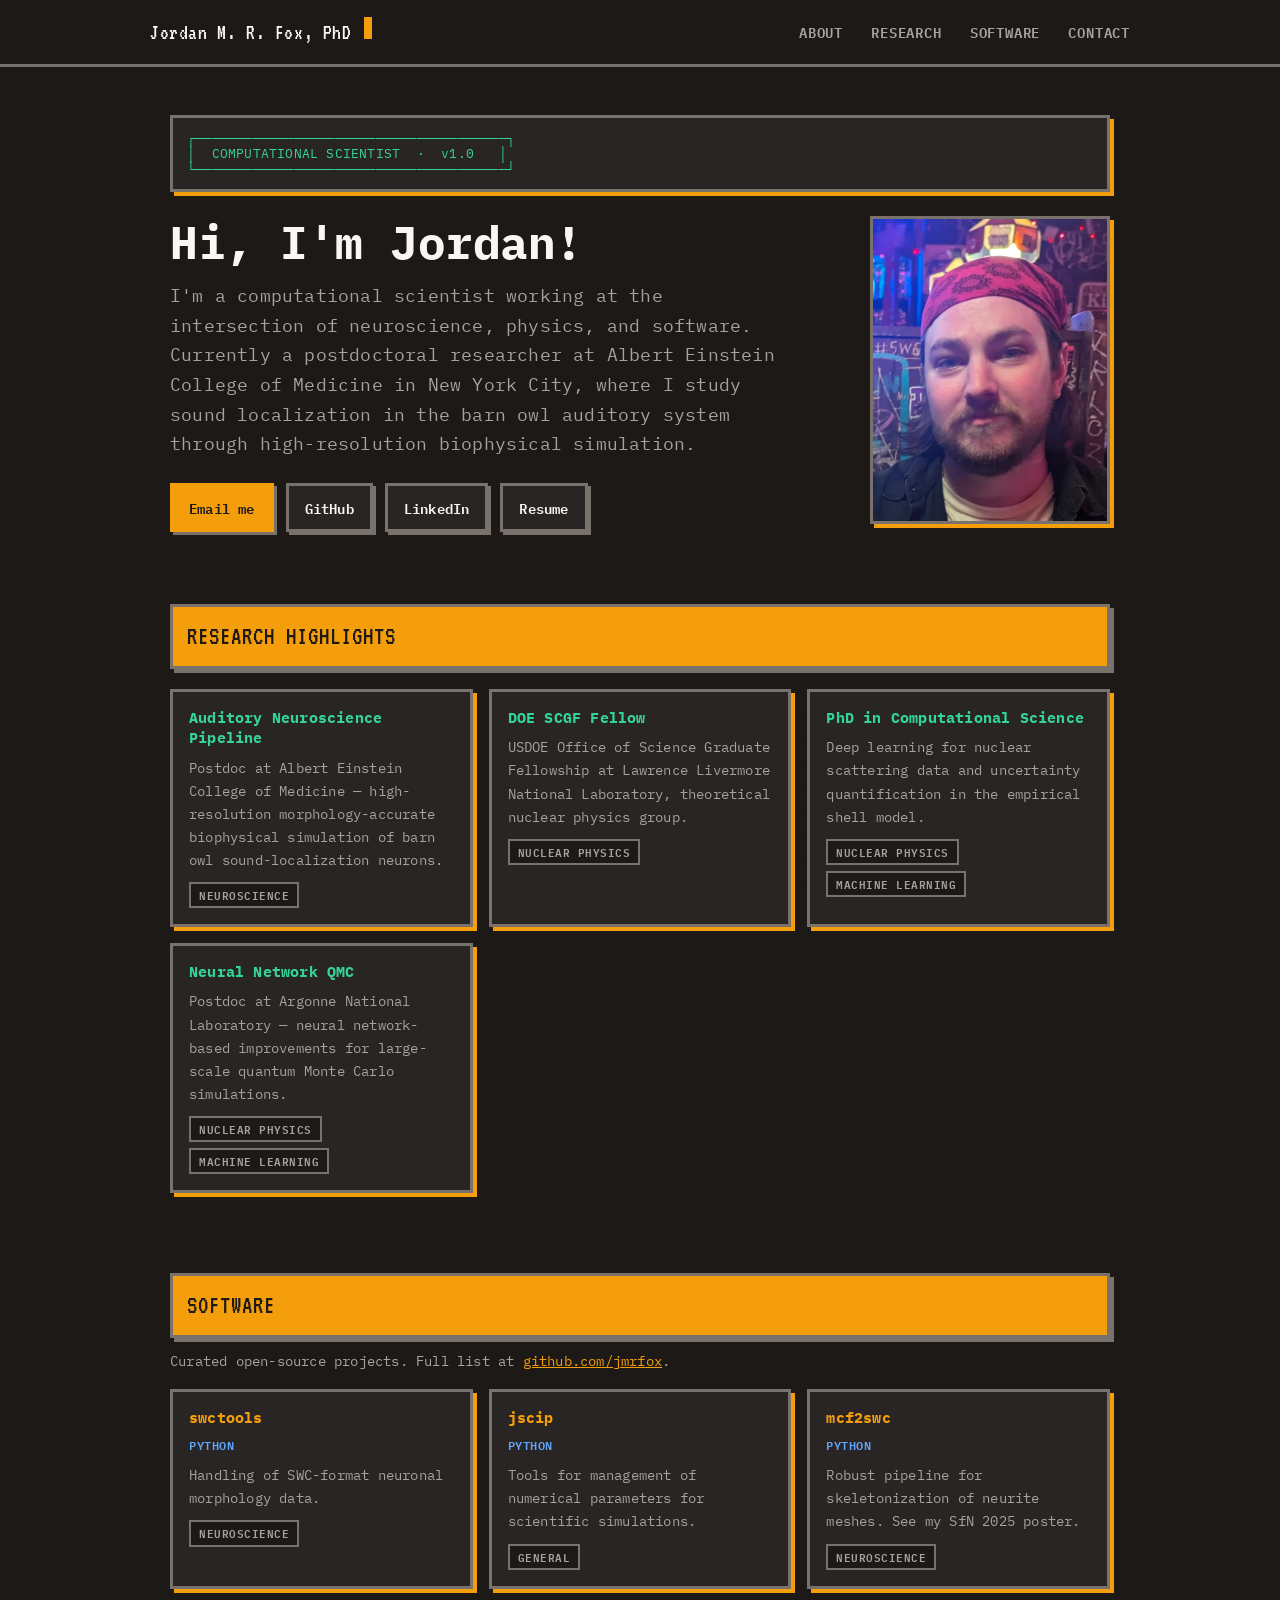
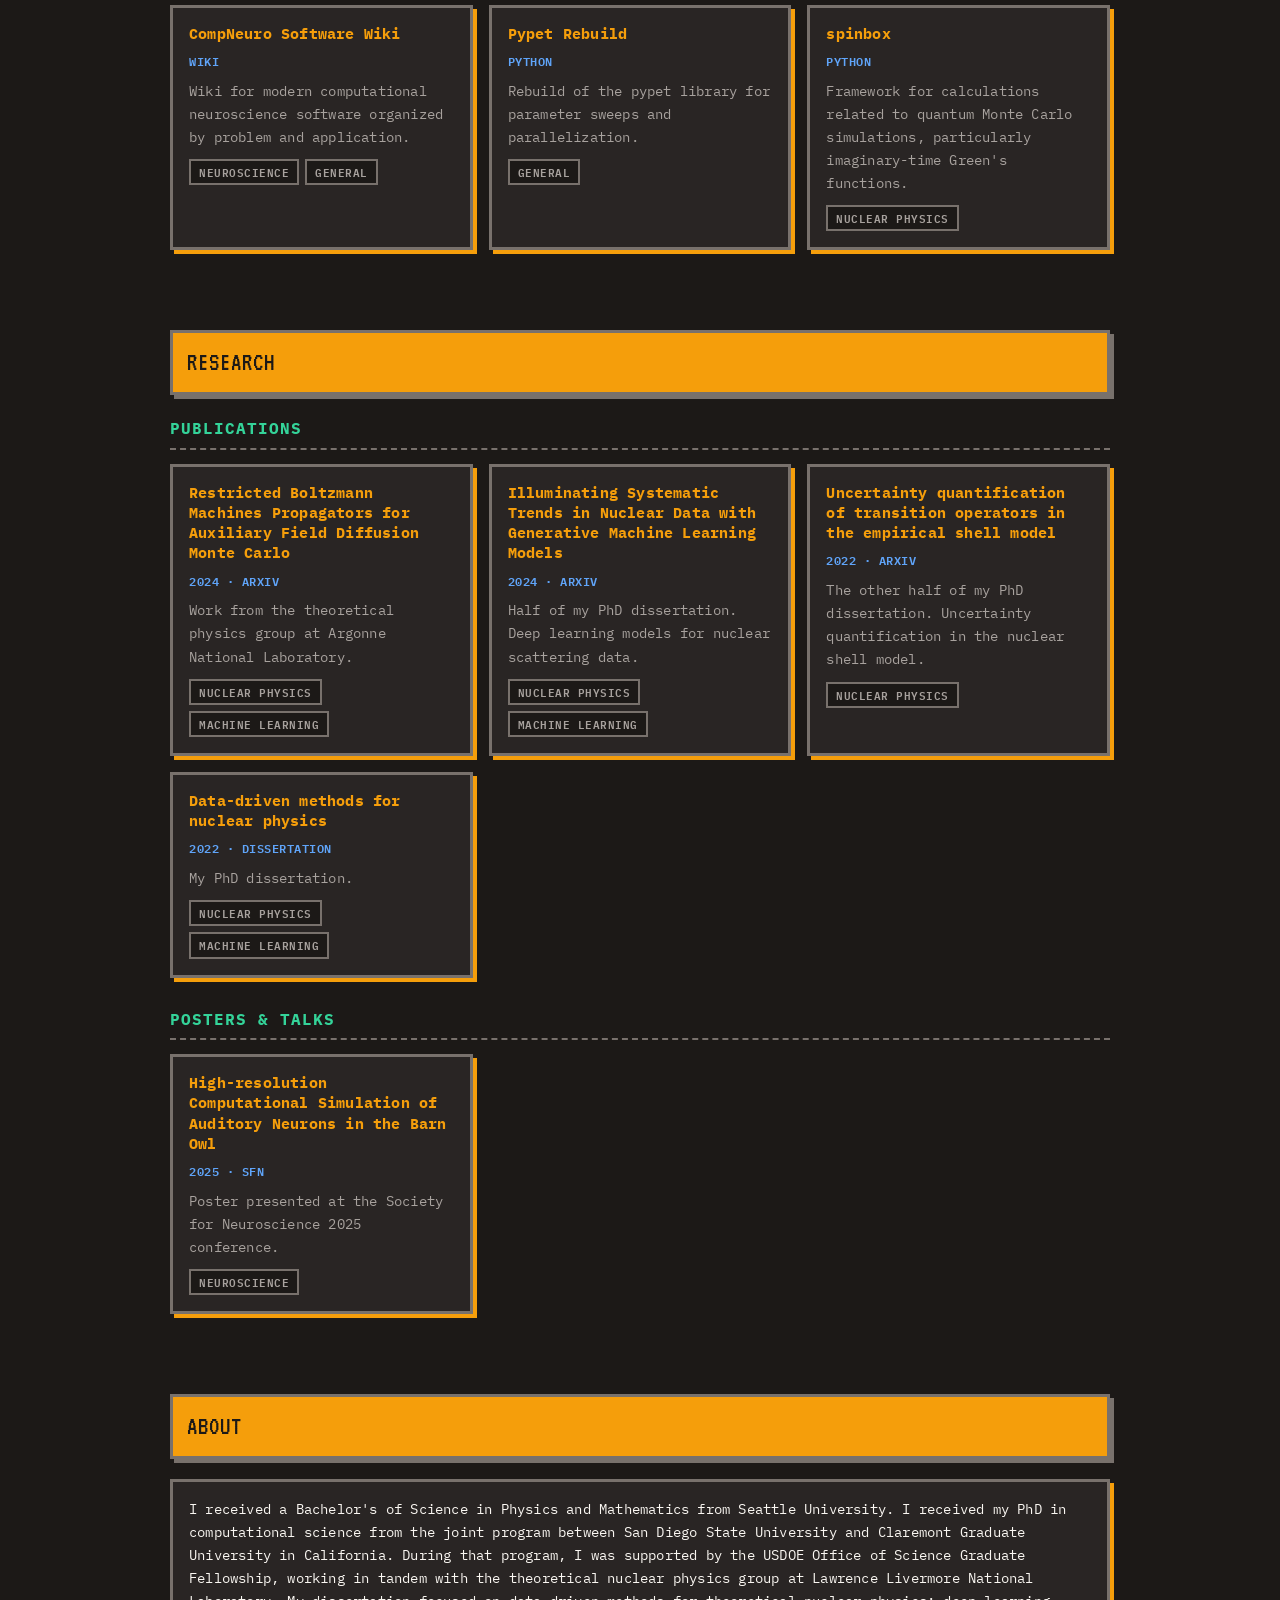
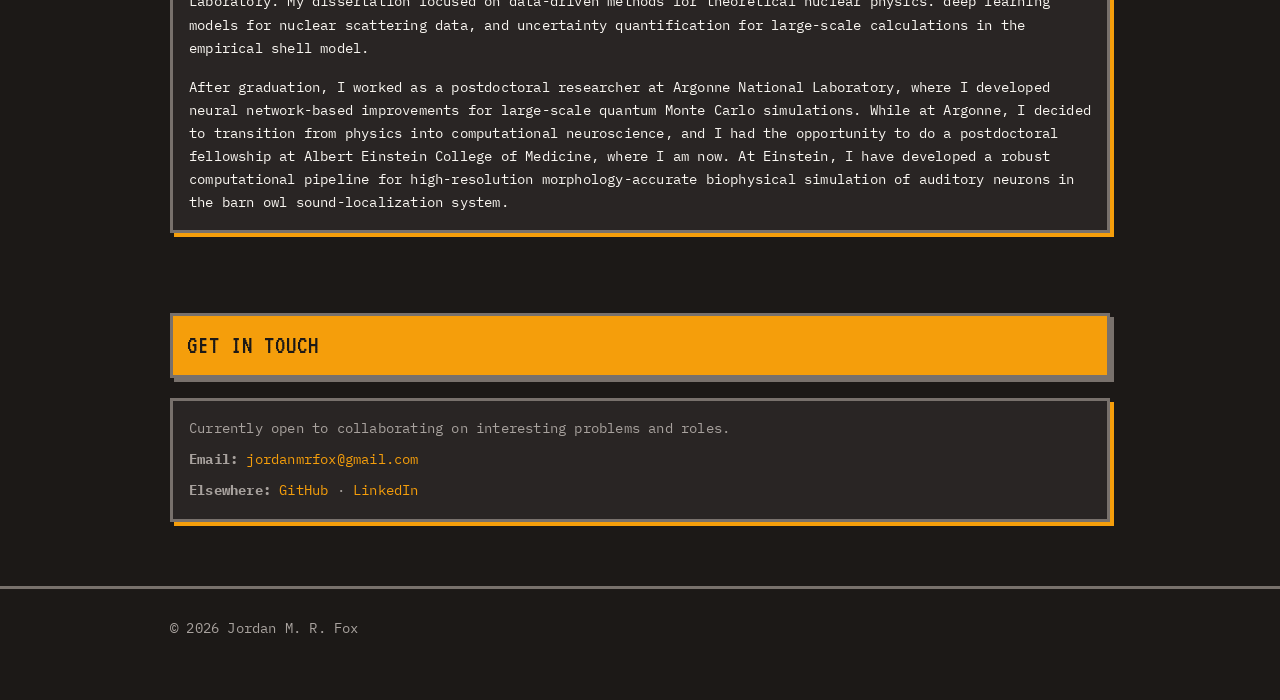
==== index.html @ 371ee3ba "revamp" ====
<!DOCTYPE html>
<html lang="en">

<head>
  <meta charset="utf-8" />
  <meta name="viewport" content="width=device-width, initial-scale=1" />
  <title>Jordan M. R. Fox, PhD</title>
  <meta name="description"
    content="Jordan M. R. Fox, PhD — computational neuroscientist and software developer. Research in auditory neuroscience, nuclear physics, and machine learning." />
  <meta property="og:type" content="website" />
  <meta property="og:title" content="Jordan M. R. Fox, PhD" />
  <meta property="og:description"
    content="Computational neuroscientist. Research in auditory neuroscience, nuclear physics, and open-source scientific software." />
  <meta name="theme-color" content="#1c1917" />
  <link rel="icon" type="image/svg+xml" href="assets/favicon.svg" />
  <link rel="preconnect" href="https://fonts.googleapis.com" />
  <link rel="preconnect" href="https://fonts.gstatic.com" crossorigin />
  <link href="https://fonts.googleapis.com/css2?family=IBM+Plex+Mono:wght@400;600;700&family=VT323&display=swap"
    rel="stylesheet" />
  <link rel="stylesheet" href="assets/styles.css" />
  <meta name="color-scheme" content="dark" />
  <style>
    @media print {

      header,
      .cta a[href^="#"],
      nav {
        display: none !important;
      }
    }
  </style>
</head>

<body>
  <header>
    <div class="container navbar">
      <div class="brand">Jordan M. R. Fox, PhD <span class="cursor"></span></div>
      <nav>
        <a href="#about">About</a>
        <a href="#research">Research</a>
        <a href="#software">Software</a>
        <a href="#contact">Contact</a>
      </nav>
    </div>
  </header>

  <main class="container">
    <section class="hero" id="about">
      <pre class="ascii" aria-hidden="true">┌──────────────────────────────────────┐
│  COMPUTATIONAL SCIENTIST  ·  v1.0   │
└──────────────────────────────────────┘</pre>
      <div class="hero-inner">
        <div class="hero-text">
          <h1>Hi, I'm Jordan!</h1>
          <p class="lead">
            I'm a computational scientist working at the intersection of neuroscience, physics, and software.
            Currently a postdoctoral researcher at Albert Einstein College of Medicine in New York City, where I
            study sound localization in the barn owl auditory system through high-resolution biophysical simulation.
          </p>
          <div class="cta">
            <a class="button primary" href="mailto:jordanmrfox@gmail.com">Email me</a>
            <a class="button" href="https://github.com/jmrfox" target="_blank" rel="noopener">GitHub</a>
            <a class="button" href="https://www.linkedin.com/in/jordanmrfox" target="_blank"
              rel="noopener">LinkedIn</a>
            <a class="button" href="docs/JMRFox_CV.pdf" target="_blank" rel="noopener">Resume</a>
          </div>
        </div>
        <img src="assets/me.png" alt="Portrait of Jordan M. R. Fox" class="avatar" />
      </div>
    </section>

    <section class="section" id="highlights">
      <div class="section-header">
        <h2>Research Highlights</h2>
      </div>
      <div class="card-grid" id="highlights-grid">
        <noscript>
          <article class="card highlight-card">
            <h3>Auditory Neuroscience Pipeline</h3>
            <p>Postdoc at Albert Einstein College of Medicine — biophysical simulation of barn owl sound-localization
              neurons.</p>
          </article>
          <article class="card highlight-card">
            <h3>DOE SCGF Fellow</h3>
            <p>Graduate fellowship at Lawrence Livermore National Laboratory, theoretical nuclear physics group.</p>
          </article>
        </noscript>
      </div>
    </section>

    <section class="section" id="software">
      <div class="section-header">
        <h2>Software</h2>
      </div>
      <p class="section-intro">Curated open-source projects. Full list at <a href="https://github.com/jmrfox"
          target="_blank" rel="noopener">github.com/jmrfox</a>.</p>
      <div class="card-grid" id="projects-grid">
        <noscript>
          <article class="card">
            <h3><a href="https://github.com/jmrfox/swctools" target="_blank" rel="noopener">swctools</a></h3>
            <p>Handling of SWC-format neuronal morphology data.</p>
          </article>
          <article class="card">
            <h3><a href="https://github.com/jmrfox/spinbox" target="_blank" rel="noopener">spinbox</a></h3>
            <p>Framework for quantum Monte Carlo calculations.</p>
          </article>
        </noscript>
      </div>
    </section>

    <section class="section" id="research">
      <div class="section-header">
        <h2>Research</h2>
      </div>

      <h3 class="subsection-title">Publications</h3>
      <div class="card-grid" id="papers-grid">
        <noscript>
          <article class="card">
            <h3><a href="https://arxiv.org/abs/2407.14632" target="_blank" rel="noopener">Restricted Boltzmann
                Machines Propagators for Auxiliary Field Diffusion Monte Carlo</a></h3>
            <p class="meta">2024 · arXiv</p>
          </article>
          <article class="card">
            <h3><a href="https://scholarship.claremont.edu/cgu_etd/445/" target="_blank" rel="noopener">Data-driven
                methods for nuclear physics</a></h3>
            <p class="meta">2022 · Dissertation</p>
          </article>
        </noscript>
      </div>

      <h3 class="subsection-title">Posters &amp; Talks</h3>
      <div class="card-grid" id="presentations-grid">
        <noscript>
          <article class="card">
            <h3><a href="docs/sfn25_poster.pdf" target="_blank" rel="noopener">High-resolution Computational Simulation
                of Auditory Neurons in the Barn Owl</a></h3>
            <p class="meta">2025 · SfN</p>
          </article>
        </noscript>
      </div>
    </section>

    <section class="section" id="bio">
      <div class="section-header">
        <h2>About</h2>
      </div>
      <div class="card bio-card">
        <p>I received a Bachelor's of Science in Physics and Mathematics from Seattle University.
          I received my PhD in computational science from the joint program between San Diego State University and
          Claremont Graduate University in California.
          During that program, I was supported by the USDOE Office of Science Graduate Fellowship, working in tandem
          with
          the theoretical nuclear physics group at Lawrence Livermore National Laboratory. My dissertation focused on
          data-driven methods for theoretical
          nuclear physics: deep learning models for nuclear scattering data, and uncertainty quantification for
          large-scale
          calculations in the empirical shell model.</p>
        <p>After graduation, I worked as a postdoctoral researcher at Argonne National Laboratory, where I developed
          neural network-based improvements for large-scale quantum Monte Carlo simulations.
          While at Argonne, I decided to transition from physics into computational neuroscience, and I had the
          opportunity to do a postdoctoral fellowship at Albert Einstein College of Medicine, where I am now.
          At Einstein, I have developed a robust computational pipeline for high-resolution morphology-accurate
          biophysical simulation of auditory neurons in the barn owl sound-localization system.</p>
      </div>
    </section>

    <section class="section" id="contact">
      <div class="section-header">
        <h2>Get in touch</h2>
      </div>
      <div class="card">
        <p>Currently open to collaborating on interesting problems and roles.</p>
        <p><strong>Email:</strong> <a href="mailto:jordanmrfox@gmail.com">jordanmrfox@gmail.com</a></p>
        <p><strong>Elsewhere:</strong> <a href="https://github.com/jmrfox" target="_blank" rel="noopener">GitHub</a>
          · <a href="https://www.linkedin.com/in/jordanmrfox" target="_blank" rel="noopener">LinkedIn</a></p>
      </div>
    </section>
  </main>

  <footer>
    <div class="container">&copy; 2026 Jordan M. R. Fox</div>
  </footer>

  <script src="assets/site.js"></script>
</body>

</html>
---- assets/styles.css ----
/* Vintage computing theme */
:root {
  --bg: #1c1917;
  --surface: #292524;
  --text: #faf7f2;
  --muted: #a8a29e;
  --accent: #f59e0b;
  --accent-2: #34d399;
  --accent-3: #60a5fa;
  --border: #78716c;
  --card: #292524;
  --shadow: #f59e0b;
}

* {
  box-sizing: border-box;
}

html,
body {
  padding: 0;
  margin: 0;
}

body {
  font-family: "IBM Plex Mono", ui-monospace, SFMono-Regular, Menlo, Monaco, Consolas, "Liberation Mono", "Courier New", monospace;
  line-height: 1.65;
  letter-spacing: 0.2px;
  color: var(--text);
  background: var(--bg);
}

.container {
  max-width: 980px;
  margin: 0 auto;
  padding: 0 20px;
}

/* Header */
header {
  position: sticky;
  top: 0;
  background: var(--bg);
  border-bottom: 3px solid var(--border);
  z-index: 10;
}

.navbar {
  display: flex;
  align-items: center;
  justify-content: space-between;
  padding: 14px 0;
}

.brand {
  font-family: "VT323", "IBM Plex Mono", monospace;
  font-weight: 400;
  font-size: 22px;
  letter-spacing: 0.6px;
}

nav a {
  color: var(--muted);
  text-decoration: none;
  margin-left: 18px;
  font-weight: 600;
  font-size: 14px;
  text-transform: uppercase;
  letter-spacing: 0.8px;
}

nav a:hover {
  color: var(--accent);
}

/* Hero */
.hero {
  padding: 48px 0 32px;
}

.hero-inner {
  display: flex;
  align-items: flex-start;
  gap: 32px;
}

.hero-text {
  flex: 1;
  min-width: 0;
}

.ascii {
  font-family: "IBM Plex Mono", ui-monospace, monospace;
  color: var(--accent-2);
  line-height: 1.2;
  font-size: clamp(10px, 1.6vw, 13px);
  background: var(--surface);
  border: 3px solid var(--border);
  box-shadow: 4px 4px 0 var(--shadow);
  padding: 12px 14px;
  overflow: auto;
  margin: 0 0 24px;
}

h1 {
  font-size: clamp(34px, 6vw, 46px);
  line-height: 1.15;
  margin: 0 0 12px;
  font-weight: 700;
  letter-spacing: -0.5px;
}

.lead {
  font-size: clamp(16px, 2.2vw, 18px);
  color: var(--muted);
  max-width: 55ch;
  margin: 0;
}

.cta {
  margin-top: 24px;
  display: flex;
  flex-wrap: wrap;
  gap: 12px;
}

.button {
  display: inline-flex;
  align-items: center;
  gap: 8px;
  padding: 10px 16px;
  border: 3px solid var(--border);
  border-radius: 0;
  color: var(--text);
  text-decoration: none;
  background: var(--surface);
  font-weight: 600;
  font-size: 14px;
  box-shadow: 3px 3px 0 var(--border);
  transition: transform 0.1s, box-shadow 0.1s;
}

.button:hover {
  transform: translate(1px, 1px);
  box-shadow: 2px 2px 0 var(--border);
}

.button.primary {
  border-color: var(--accent);
  background: var(--accent);
  color: #1c1917;
  box-shadow: 3px 3px 0 var(--border);
}

.button.primary:hover {
  filter: brightness(1.05);
}

.avatar {
  width: clamp(160px, 22vw, 240px);
  height: auto;
  flex-shrink: 0;
  border: 3px solid var(--border);
  box-shadow: 4px 4px 0 var(--shadow);
}

@media (max-width: 700px) {
  .hero-inner {
    flex-direction: column-reverse;
    align-items: center;
  }

  .hero-text {
    text-align: left;
    width: 100%;
  }

  .lead {
    max-width: none;
  }
}

/* Sections */
.section {
  padding: 40px 0;
}

.section-header {
  background: var(--accent);
  color: #1c1917;
  padding: 8px 14px;
  margin-bottom: 20px;
  border: 3px solid var(--border);
  box-shadow: 4px 4px 0 var(--border);
}

.section-header h2 {
  font-family: "VT323", "IBM Plex Mono", monospace;
  font-size: 26px;
  font-weight: 400;
  margin: 0;
  letter-spacing: 1px;
  text-transform: uppercase;
}

.subsection-title {
  font-size: 16px;
  font-weight: 700;
  text-transform: uppercase;
  letter-spacing: 1px;
  color: var(--accent-2);
  margin: 28px 0 14px;
  padding-bottom: 6px;
  border-bottom: 2px dashed var(--border);
}

.subsection-title:first-of-type {
  margin-top: 0;
}

.section-intro {
  color: var(--muted);
  font-size: 14px;
  margin: -8px 0 16px;
}

.section-intro a {
  color: var(--accent);
}

/* Cards */
.card-grid {
  display: grid;
  grid-template-columns: repeat(3, 1fr);
  gap: 16px;
}

@media (max-width: 860px) {
  .card-grid {
    grid-template-columns: repeat(2, 1fr);
  }
}

@media (max-width: 560px) {
  .card-grid {
    grid-template-columns: 1fr;
  }
}

.card {
  border: 3px solid var(--border);
  background: var(--card);
  border-radius: 0;
  padding: 16px;
  box-shadow: 4px 4px 0 var(--shadow);
  transition: transform 0.1s, box-shadow 0.1s;
}

.card:hover {
  transform: translate(-1px, -1px);
  box-shadow: 5px 5px 0 var(--shadow);
}

.card h3 {
  margin: 0 0 8px;
  font-size: 15px;
  font-weight: 700;
  line-height: 1.35;
}

.card p {
  margin: 0 0 8px;
  color: var(--muted);
  font-size: 14px;
}

.card p:last-child {
  margin-bottom: 0;
}

.card .meta {
  color: var(--accent-3);
  font-size: 12px;
  font-weight: 600;
  text-transform: uppercase;
  letter-spacing: 0.5px;
}

.card a {
  color: var(--accent);
  text-decoration: none;
}

.card a:hover {
  text-decoration: underline;
}

.highlight-card h3 {
  color: var(--accent-2);
}

.bio-card p {
  color: var(--text);
  margin-bottom: 16px;
}

.bio-card p:last-child {
  margin-bottom: 0;
}

/* Tags */
.tags {
  display: flex;
  flex-wrap: wrap;
  gap: 6px;
  margin-top: 10px;
}

.tag {
  display: inline-block;
  padding: 2px 8px;
  font-size: 11px;
  font-weight: 600;
  text-transform: uppercase;
  letter-spacing: 0.5px;
  border: 2px solid var(--border);
  background: var(--bg);
  color: var(--muted);
}

/* Links */
a {
  color: var(--accent);
}

/* Footer */
footer {
  border-top: 3px solid var(--border);
  padding: 28px 0 60px;
  color: var(--muted);
  margin-top: 24px;
  font-size: 14px;
}

/* Retro scanline overlay */
body::before {
  content: "";
  position: fixed;
  inset: 0;
  pointer-events: none;
  background: repeating-linear-gradient(to bottom,
      rgba(0, 0, 0, 0),
      rgba(0, 0, 0, 0) 3px,
      rgba(255, 255, 255, 0.02) 4px,
      rgba(0, 0, 0, 0) 6px);
  opacity: 0.15;
  z-index: 100;
}

.cursor {
  display: inline-block;
  width: 8px;
  height: 1em;
  background: var(--accent);
  margin-left: 3px;
  animation: blink 1s steps(1, end) infinite;
}

@keyframes blink {

  0%,
  49% {
    opacity: 1;
  }

  50%,
  100% {
    opacity: 0;
  }
}
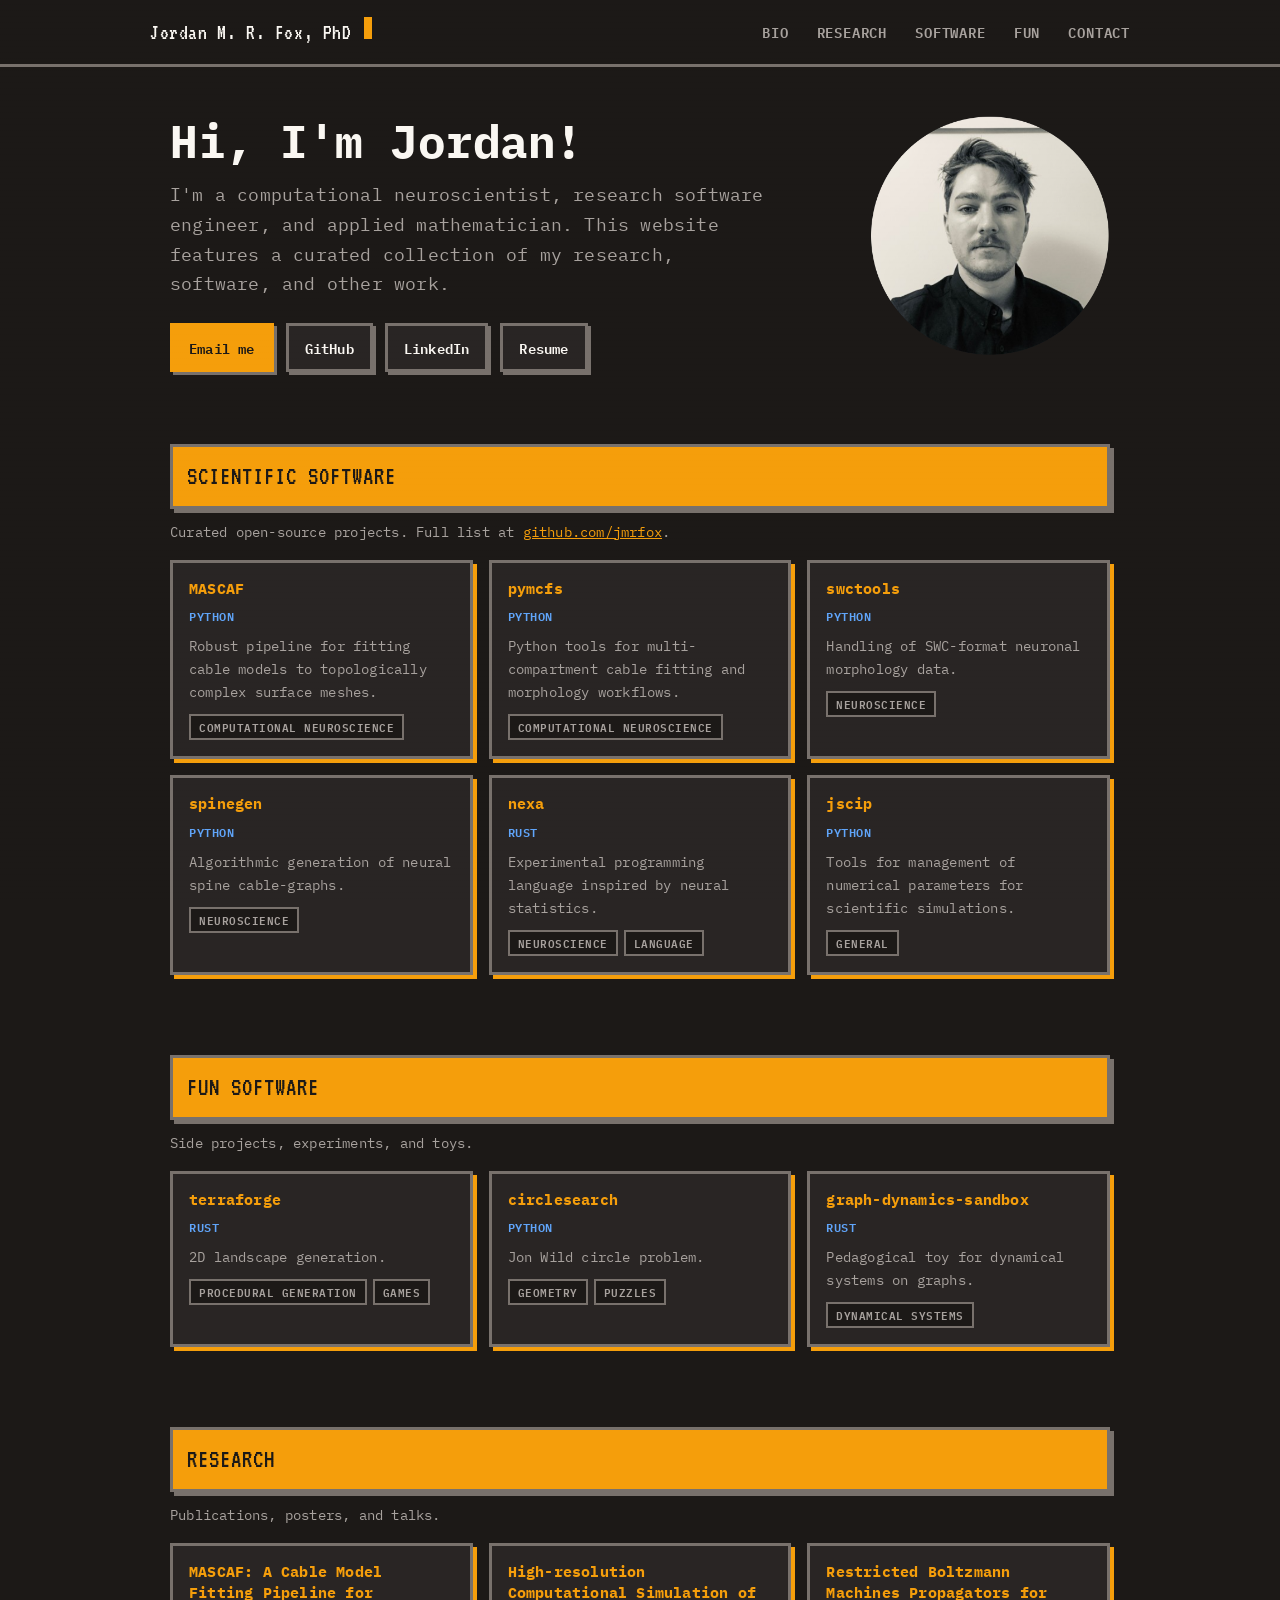
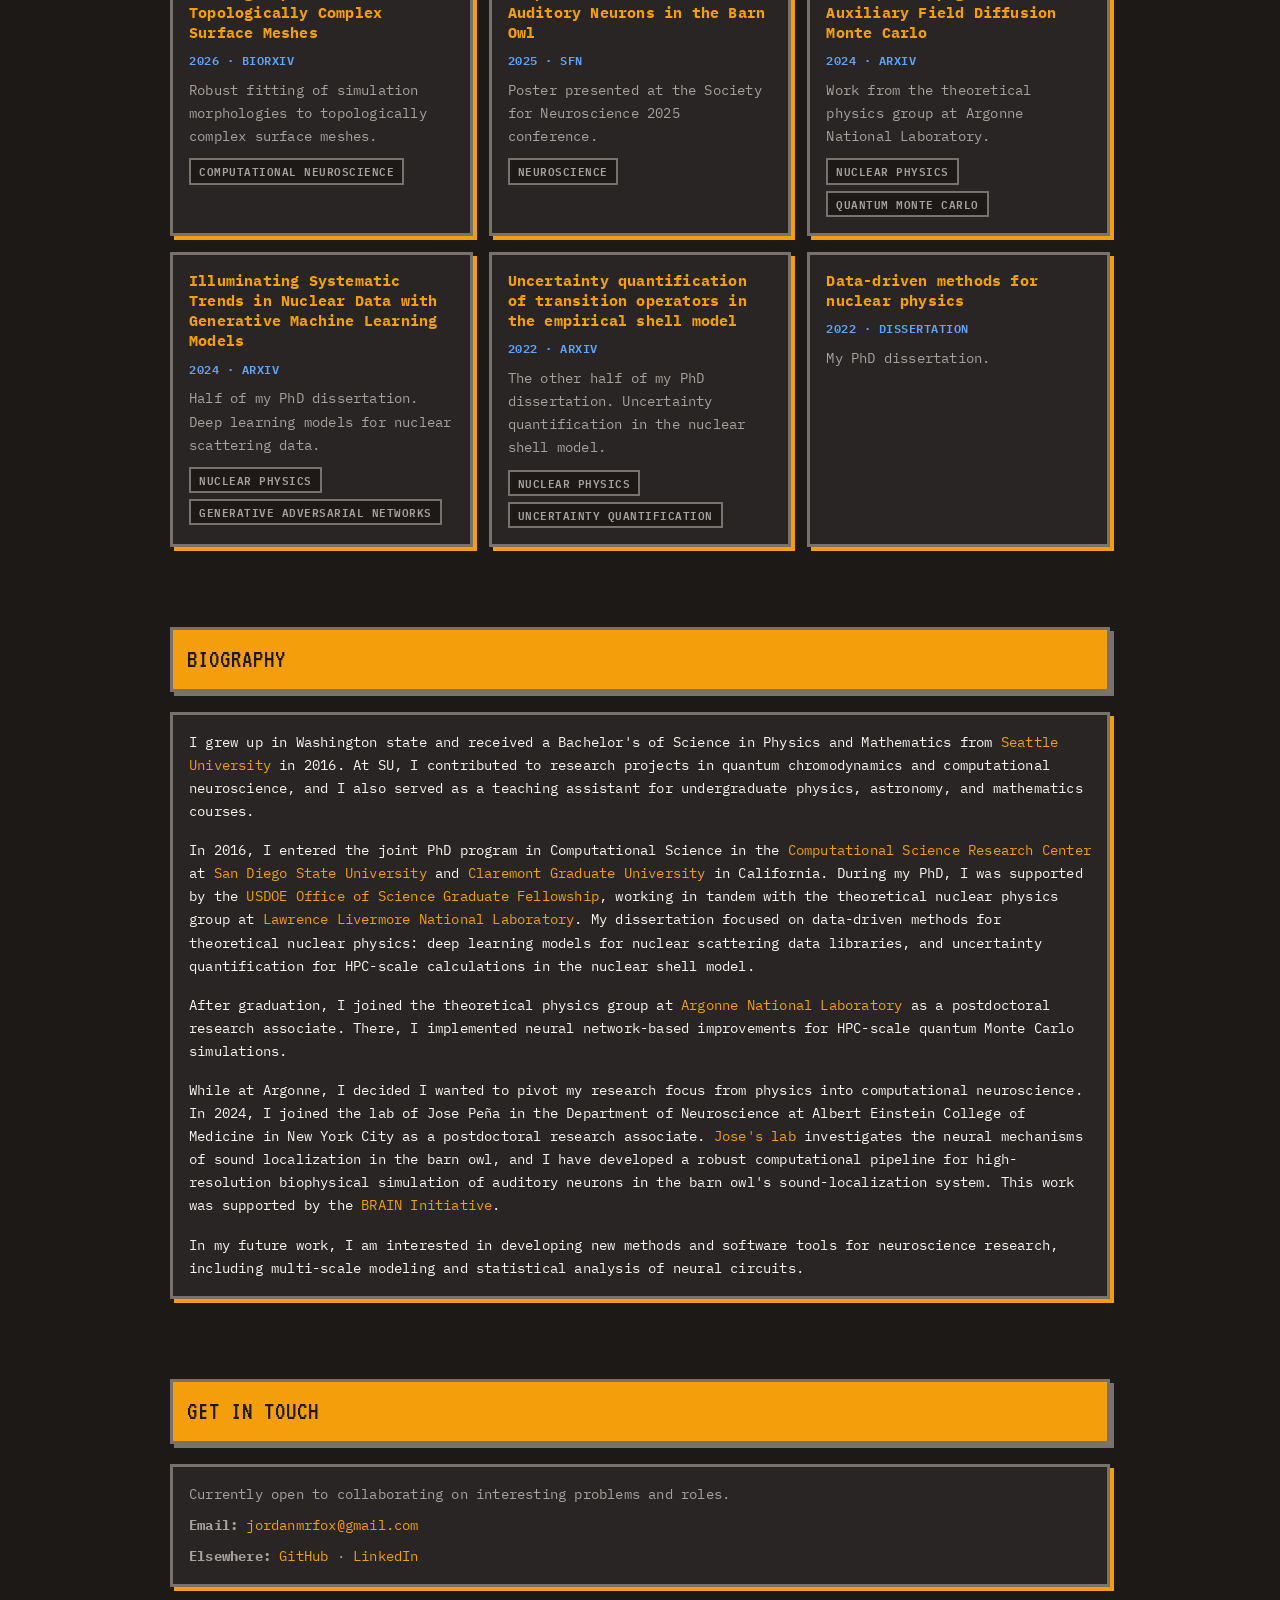
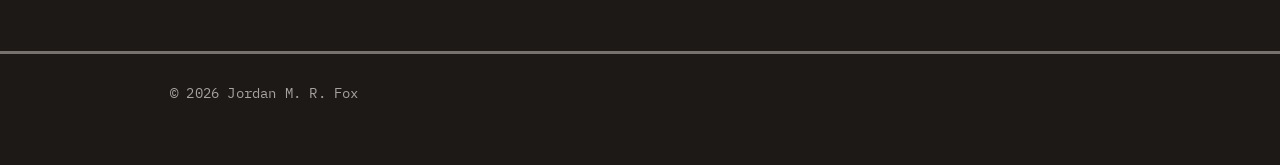
==== commit 999461c1: "revamp" ====
--- a/index.html
+++ b/index.html
@@ -1,188 +1,343 @@
 <!DOCTYPE html>
+
 <html lang="en">
 
+
+
 <head>
+
   <meta charset="utf-8" />
+
   <meta name="viewport" content="width=device-width, initial-scale=1" />
+
   <title>Jordan M. R. Fox, PhD</title>
+
   <meta name="description"
-    content="Jordan M. R. Fox, PhD — computational neuroscientist and software developer. Research in auditory neuroscience, nuclear physics, and machine learning." />
+    content="Jordan M. R. Fox, PhD — computational neuroscientist and research software engineer." />
+
   <meta property="og:type" content="website" />
+
   <meta property="og:title" content="Jordan M. R. Fox, PhD" />
+
   <meta property="og:description"
     content="Computational neuroscientist. Research in auditory neuroscience, nuclear physics, and open-source scientific software." />
+
   <meta name="theme-color" content="#1c1917" />
+
   <link rel="icon" type="image/svg+xml" href="assets/favicon.svg" />
+
   <link rel="preconnect" href="https://fonts.googleapis.com" />
+
   <link rel="preconnect" href="https://fonts.gstatic.com" crossorigin />
+
   <link href="https://fonts.googleapis.com/css2?family=IBM+Plex+Mono:wght@400;600;700&family=VT323&display=swap"
     rel="stylesheet" />
+
   <link rel="stylesheet" href="assets/styles.css" />
+
   <meta name="color-scheme" content="dark" />
+
   <style>
     @media print {
 
+
+
       header,
+
       .cta a[href^="#"],
+
       nav {
+
         display: none !important;
+
       }
+
     }
   </style>
+
 </head>
 
+
+
 <body>
+
   <header>
+
     <div class="container navbar">
+
       <div class="brand">Jordan M. R. Fox, PhD <span class="cursor"></span></div>
+
       <nav>
-        <a href="#about">About</a>
+
+        <a href="#bio">Bio</a>
+
         <a href="#research">Research</a>
+
         <a href="#software">Software</a>
+
+        <a href="#fun-software">Fun</a>
+
         <a href="#contact">Contact</a>
+
       </nav>
+
     </div>
+
   </header>
 
+
+
   <main class="container">
+
     <section class="hero" id="about">
-      <pre class="ascii" aria-hidden="true">┌──────────────────────────────────────┐
-│  COMPUTATIONAL SCIENTIST  ·  v1.0   │
-└──────────────────────────────────────┘</pre>
+
       <div class="hero-inner">
+
         <div class="hero-text">
+
           <h1>Hi, I'm Jordan!</h1>
+
           <p class="lead">
-            I'm a computational scientist working at the intersection of neuroscience, physics, and software.
-            Currently a postdoctoral researcher at Albert Einstein College of Medicine in New York City, where I
-            study sound localization in the barn owl auditory system through high-resolution biophysical simulation.
+
+            I'm a computational neuroscientist, research software engineer, and applied mathematician.
+
+            This website features a curated collection of my research, software, and other work.
+
           </p>
+
           <div class="cta">
+
             <a class="button primary" href="mailto:jordanmrfox@gmail.com">Email me</a>
+
             <a class="button" href="https://github.com/jmrfox" target="_blank" rel="noopener">GitHub</a>
-            <a class="button" href="https://www.linkedin.com/in/jordanmrfox" target="_blank"
-              rel="noopener">LinkedIn</a>
-            <a class="button" href="docs/JMRFox_CV.pdf" target="_blank" rel="noopener">Resume</a>
+
+            <a class="button" href="https://www.linkedin.com/in/jordanmrfox" target="_blank" rel="noopener">LinkedIn</a>
+
+            <a class="button" href="docs/greyscale_cv.pdf" target="_blank" rel="noopener">Resume</a>
+
           </div>
+
         </div>
-        <img src="assets/me.png" alt="Portrait of Jordan M. R. Fox" class="avatar" />
-      </div>
-    </section>
-
-    <section class="section" id="highlights">
-      <div class="section-header">
-        <h2>Research Highlights</h2>
-      </div>
-      <div class="card-grid" id="highlights-grid">
-        <noscript>
-          <article class="card highlight-card">
-            <h3>Auditory Neuroscience Pipeline</h3>
-            <p>Postdoc at Albert Einstein College of Medicine — biophysical simulation of barn owl sound-localization
-              neurons.</p>
-          </article>
-          <article class="card highlight-card">
-            <h3>DOE SCGF Fellow</h3>
-            <p>Graduate fellowship at Lawrence Livermore National Laboratory, theoretical nuclear physics group.</p>
-          </article>
-        </noscript>
-      </div>
-    </section>
+
+        <img src="assets/round_headshot_alpha.png" alt="Portrait of Jordan M. R. Fox" class="avatar" />
+
+      </div>
+
+    </section>
+
+
 
     <section class="section" id="software">
-      <div class="section-header">
-        <h2>Software</h2>
-      </div>
+
+      <div class="section-header">
+
+        <h2>Scientific Software</h2>
+
+      </div>
+
       <p class="section-intro">Curated open-source projects. Full list at <a href="https://github.com/jmrfox"
           target="_blank" rel="noopener">github.com/jmrfox</a>.</p>
+
       <div class="card-grid" id="projects-grid">
+
         <noscript>
-          <article class="card">
+
+          <article class="card">
+
             <h3><a href="https://github.com/jmrfox/swctools" target="_blank" rel="noopener">swctools</a></h3>
+
             <p>Handling of SWC-format neuronal morphology data.</p>
-          </article>
-          <article class="card">
-            <h3><a href="https://github.com/jmrfox/spinbox" target="_blank" rel="noopener">spinbox</a></h3>
-            <p>Framework for quantum Monte Carlo calculations.</p>
-          </article>
+
+          </article>
+
+          <article class="card">
+
+            <h3><a href="https://github.com/jmrfox/spinegen" target="_blank" rel="noopener">spinegen</a></h3>
+
+            <p>Algorithmic generation of neural spine cable-graphs.</p>
+
+          </article>
+
         </noscript>
-      </div>
-    </section>
+
+      </div>
+
+    </section>
+
+
+
+    <section class="section" id="fun-software">
+
+      <div class="section-header">
+
+        <h2>Fun Software</h2>
+
+      </div>
+
+      <p class="section-intro">Side projects, experiments, and toys.</p>
+
+      <div class="card-grid" id="fun-projects-grid">
+
+        <noscript>
+
+          <article class="card">
+
+            <h3><a href="https://github.com/jmrfox/terraforge" target="_blank" rel="noopener">terraforge</a></h3>
+
+            <p>2D landscape generation.</p>
+
+          </article>
+
+          <article class="card">
+
+            <h3><a href="https://github.com/jmrfox/circlesearch" target="_blank" rel="noopener">circlesearch</a></h3>
+
+            <p>Jon Wild circle problem.</p>
+
+          </article>
+
+        </noscript>
+
+      </div>
+
+    </section>
+
+
 
     <section class="section" id="research">
-      <div class="section-header">
+
+      <div class="section-header">
+
         <h2>Research</h2>
-      </div>
-
-      <h3 class="subsection-title">Publications</h3>
-      <div class="card-grid" id="papers-grid">
+
+      </div>
+
+      <p class="section-intro">Publications, posters, and talks.</p>
+
+      <div class="card-grid" id="research-grid">
+
         <noscript>
-          <article class="card">
+
+          <article class="card">
+
+            <h3><a href="https://www.biorxiv.org/content/10.64898/2026.05.10.721501v1" target="_blank"
+                rel="noopener">MASCAF: A Cable Model Fitting Pipeline for Topologically Complex Surface Meshes</a></h3>
+
+            <p class="meta">2026 · BioRxiv</p>
+
+          </article>
+
+          <article class="card">
+
+            <h3><a href="docs/sfn25_poster.pdf" target="_blank" rel="noopener">High-resolution Computational Simulation
+
+                of Auditory Neurons in the Barn Owl</a></h3>
+
+            <p class="meta">2025 · SfN</p>
+
+          </article>
+
+          <article class="card">
+
             <h3><a href="https://arxiv.org/abs/2407.14632" target="_blank" rel="noopener">Restricted Boltzmann
+
                 Machines Propagators for Auxiliary Field Diffusion Monte Carlo</a></h3>
+
             <p class="meta">2024 · arXiv</p>
-          </article>
-          <article class="card">
-            <h3><a href="https://scholarship.claremont.edu/cgu_etd/445/" target="_blank" rel="noopener">Data-driven
-                methods for nuclear physics</a></h3>
-            <p class="meta">2022 · Dissertation</p>
-          </article>
+
+          </article>
+
         </noscript>
-      </div>
-
-      <h3 class="subsection-title">Posters &amp; Talks</h3>
-      <div class="card-grid" id="presentations-grid">
-        <noscript>
-          <article class="card">
-            <h3><a href="docs/sfn25_poster.pdf" target="_blank" rel="noopener">High-resolution Computational Simulation
-                of Auditory Neurons in the Barn Owl</a></h3>
-            <p class="meta">2025 · SfN</p>
-          </article>
-        </noscript>
-      </div>
-    </section>
+
+      </div>
+
+    </section>
+
+
 
     <section class="section" id="bio">
-      <div class="section-header">
-        <h2>About</h2>
-      </div>
+
+      <div class="section-header">
+
+        <h2>Biography</h2>
+
+      </div>
+
       <div class="card bio-card">
-        <p>I received a Bachelor's of Science in Physics and Mathematics from Seattle University.
-          I received my PhD in computational science from the joint program between San Diego State University and
-          Claremont Graduate University in California.
-          During that program, I was supported by the USDOE Office of Science Graduate Fellowship, working in tandem
-          with
-          the theoretical nuclear physics group at Lawrence Livermore National Laboratory. My dissertation focused on
-          data-driven methods for theoretical
-          nuclear physics: deep learning models for nuclear scattering data, and uncertainty quantification for
-          large-scale
-          calculations in the empirical shell model.</p>
-        <p>After graduation, I worked as a postdoctoral researcher at Argonne National Laboratory, where I developed
-          neural network-based improvements for large-scale quantum Monte Carlo simulations.
-          While at Argonne, I decided to transition from physics into computational neuroscience, and I had the
-          opportunity to do a postdoctoral fellowship at Albert Einstein College of Medicine, where I am now.
-          At Einstein, I have developed a robust computational pipeline for high-resolution morphology-accurate
-          biophysical simulation of auditory neurons in the barn owl sound-localization system.</p>
-      </div>
-    </section>
+
+        <p>I grew up in Washington state and received a Bachelor's of Science in Physics and Mathematics from <a
+            href="https://www.seattleu.edu/">Seattle University</a> in 2016.
+          At SU, I contributed to research projects in quantum chromodynamics and computational neuroscience, and I also
+          served as a teaching assistant for undergraduate physics, astronomy, and mathematics courses.
+        </p>
+
+        <p>In 2016, I entered the joint PhD program in Computational Science in the <a
+            href="https://www.csrc.sdsu.edu/">Computational Science Research Center</a> at <a
+            href="https://www.sdsu.edu/">San Diego State University</a> and <a
+            href="https://www.cgu.edu/">Claremont Graduate University</a> in California. During my PhD, I was
+          supported by the <a href="https://science.osti.gov/wdts/scgsr">USDOE Office of
+            Science Graduate Fellowship</a>, working in tandem with the theoretical nuclear physics group at <a
+            href="https://www.llnl.gov/">Lawrence Livermore National Laboratory</a>. My dissertation focused on
+          data-driven methods for theoretical nuclear physics: deep learning models for nuclear scattering data
+          libraries, and uncertainty quantification for HPC-scale calculations in the nuclear shell model.</p>
+
+        <p>After graduation, I joined the theoretical physics group at <a href="https://www.anl.gov/">Argonne National
+            Laboratory</a> as a postdoctoral research associate. There, I implemented neural network-based improvements
+          for HPC-scale quantum Monte Carlo simulations.</p>
+
+        <p>While at Argonne, I decided I wanted to pivot my research focus from physics into computational neuroscience.
+          In 2024, I joined the lab of Jose Peña in the Department of Neuroscience at <a
+            href="https://www.einsteinmed.edu/"></a>Albert Einstein College of Medicine</a> in New York City as a
+          postdoctoral research associate.
+          <a href="https://einsteinmed.edu/labs/jose-pena">Jose's lab</a> investigates the neural mechanisms of sound localization in the barn owl, and I have developed
+          a robust computational pipeline for high-resolution biophysical simulation of auditory neurons in the barn owl's sound-localization system. This work was supported by the <a href="https://www.nih.gov/brain">BRAIN Initiative</a>.</p>
+
+        <p>In my future work, I am interested in developing new methods and software tools for neuroscience research, including multi-scale modeling and statistical analysis of neural circuits.</p>
+
+      </div>
+
+    </section>
+
+
 
     <section class="section" id="contact">
-      <div class="section-header">
+
+      <div class="section-header">
+
         <h2>Get in touch</h2>
-      </div>
+
+      </div>
+
       <div class="card">
+
         <p>Currently open to collaborating on interesting problems and roles.</p>
+
         <p><strong>Email:</strong> <a href="mailto:jordanmrfox@gmail.com">jordanmrfox@gmail.com</a></p>
+
         <p><strong>Elsewhere:</strong> <a href="https://github.com/jmrfox" target="_blank" rel="noopener">GitHub</a>
+
           · <a href="https://www.linkedin.com/in/jordanmrfox" target="_blank" rel="noopener">LinkedIn</a></p>
-      </div>
-    </section>
+
+      </div>
+
+    </section>
+
   </main>
 
+
+
   <footer>
+
     <div class="container">&copy; 2026 Jordan M. R. Fox</div>
+
   </footer>
 
+
+
   <script src="assets/site.js"></script>
+
 </body>
 
-</html>
+
+
+</html>
--- a/assets/styles.css
+++ b/assets/styles.css
@@ -160,8 +160,8 @@
   width: clamp(160px, 22vw, 240px);
   height: auto;
   flex-shrink: 0;
-  border: 3px solid var(--border);
-  box-shadow: 4px 4px 0 var(--shadow);
+  border: none;
+  box-shadow: none;
 }
 
 @media (max-width: 700px) {
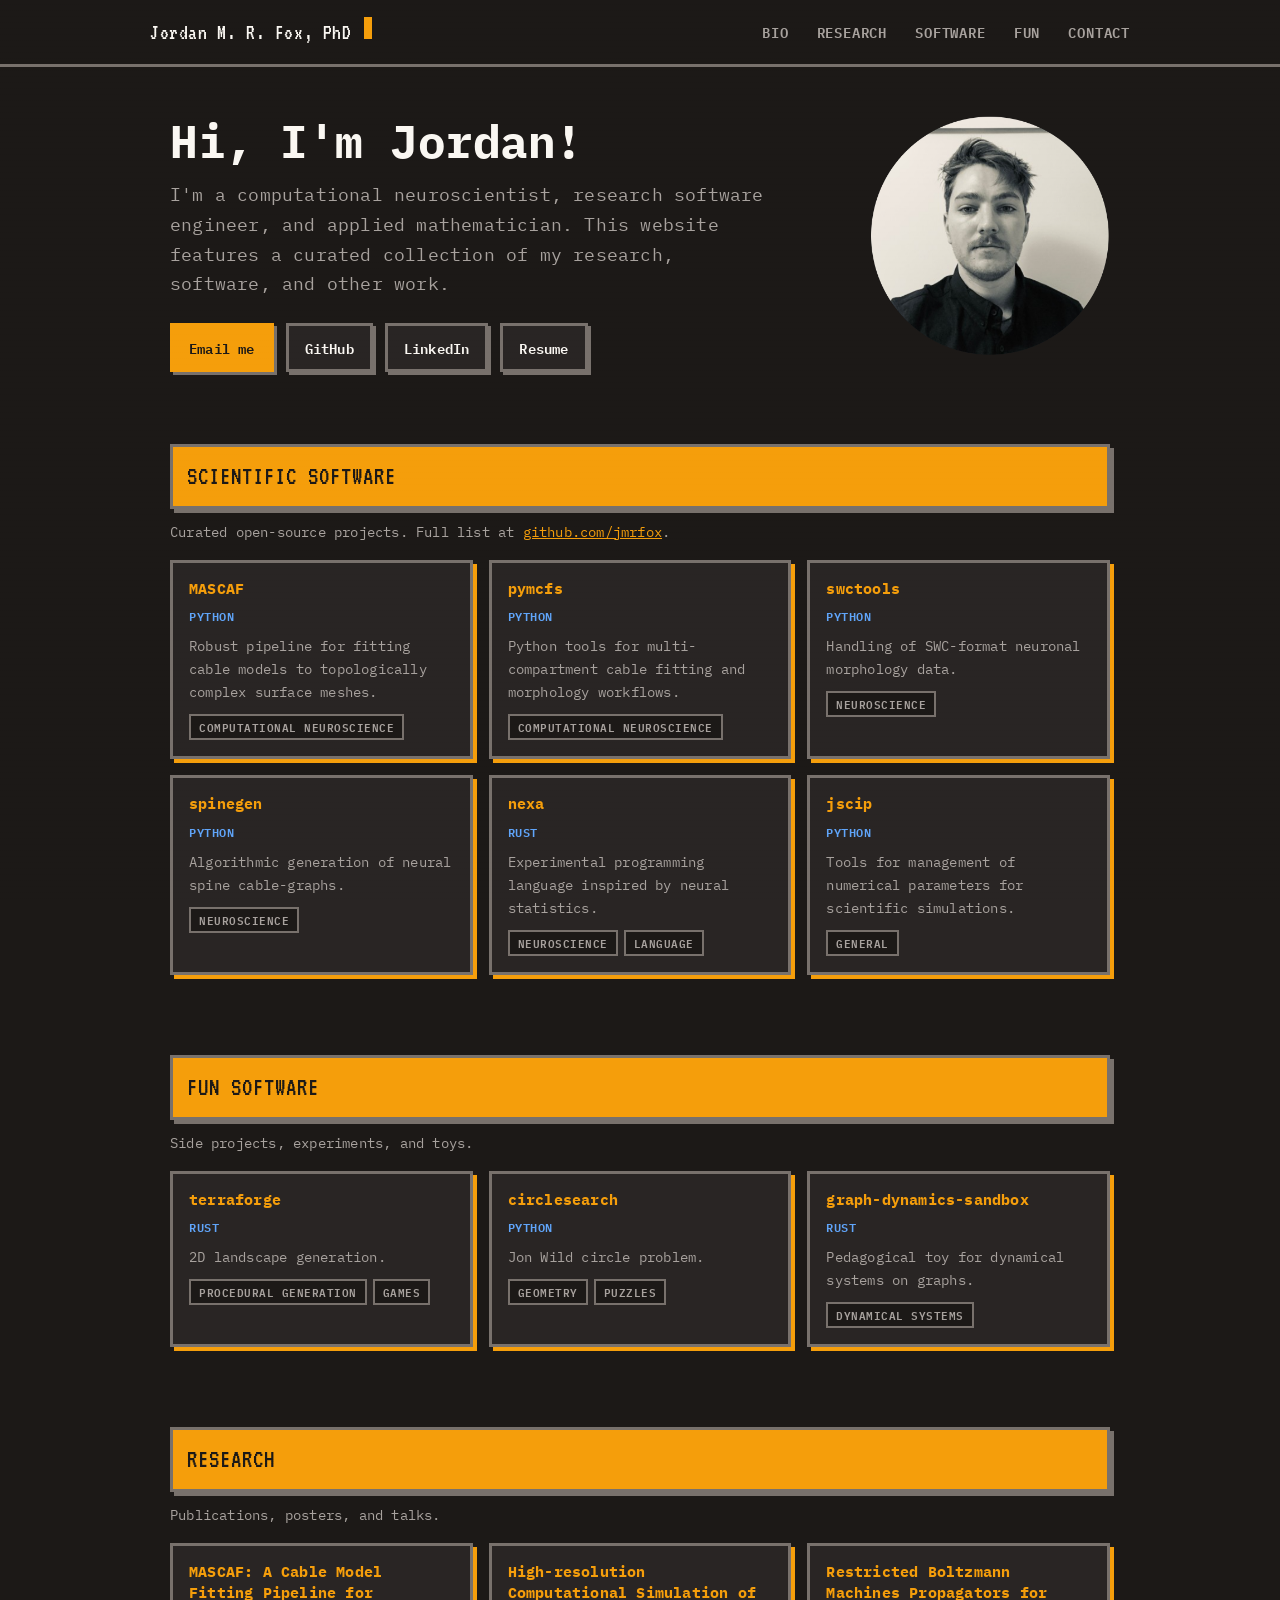
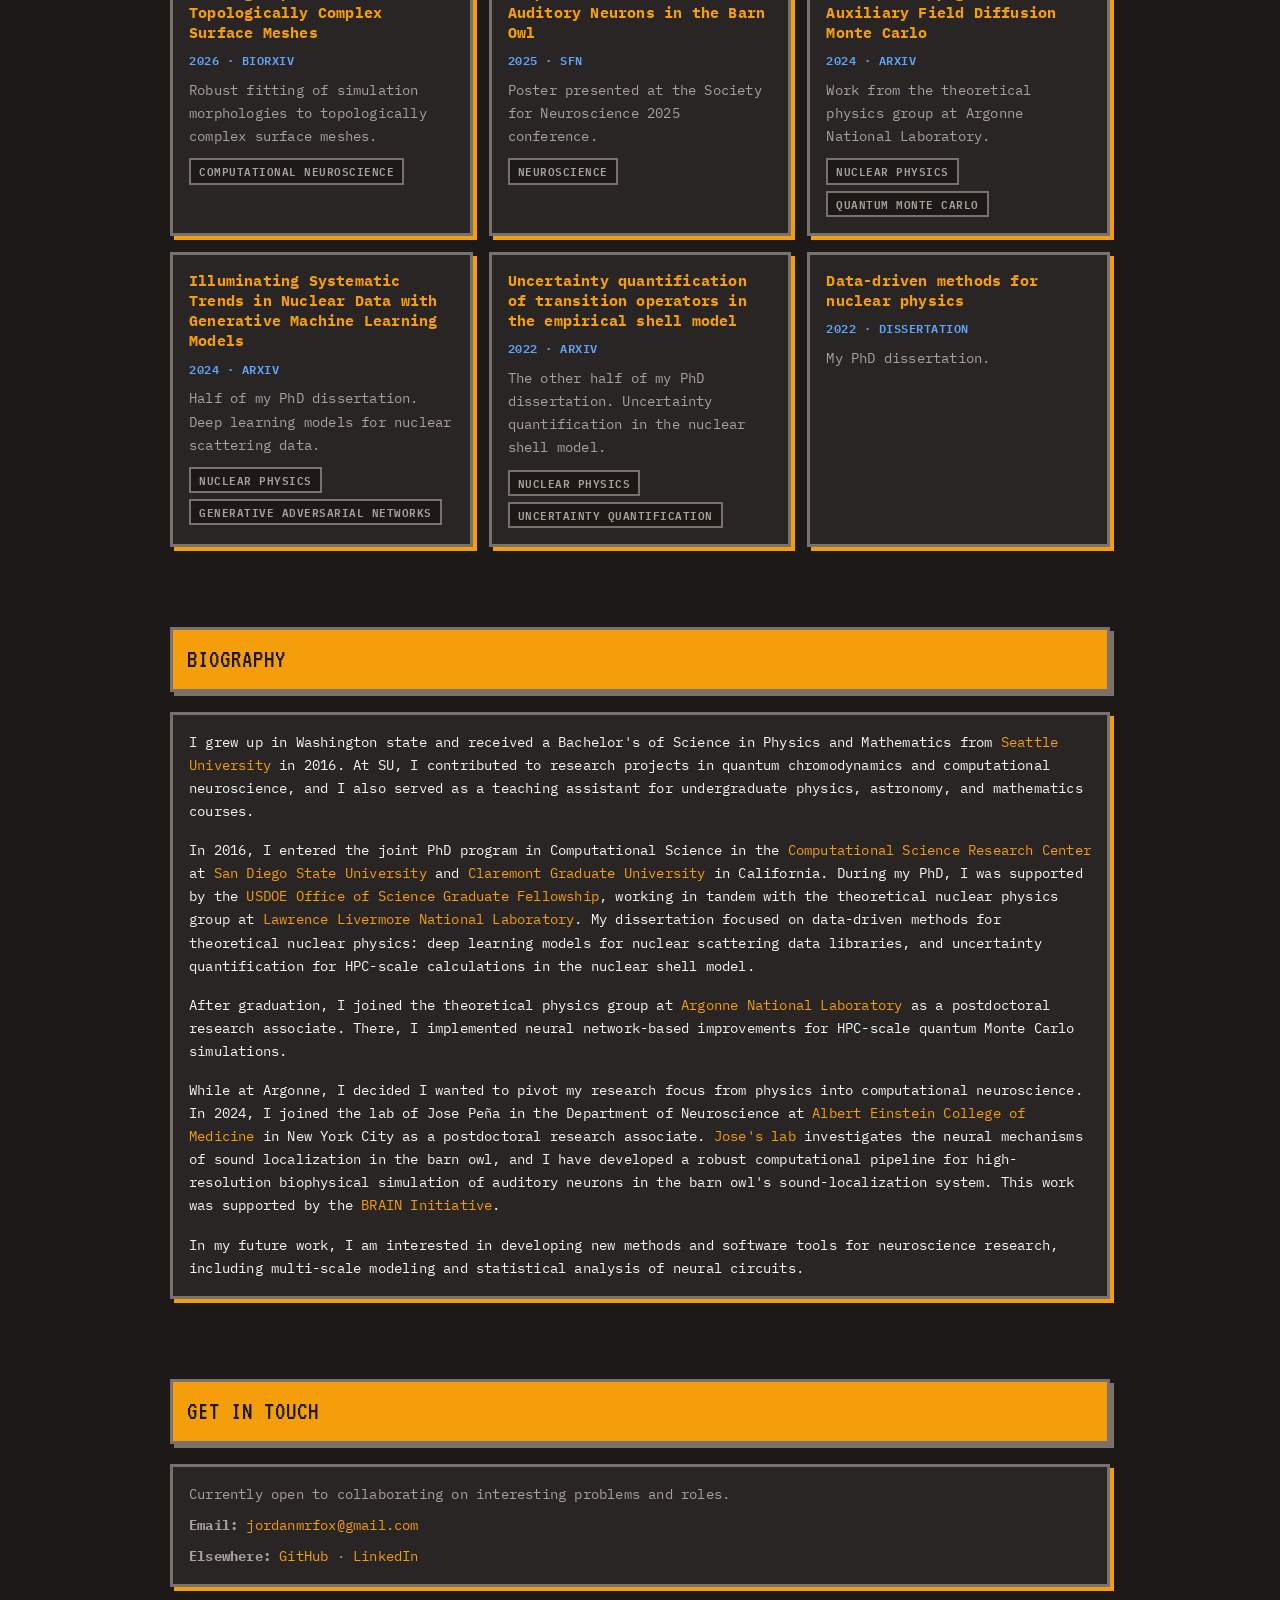
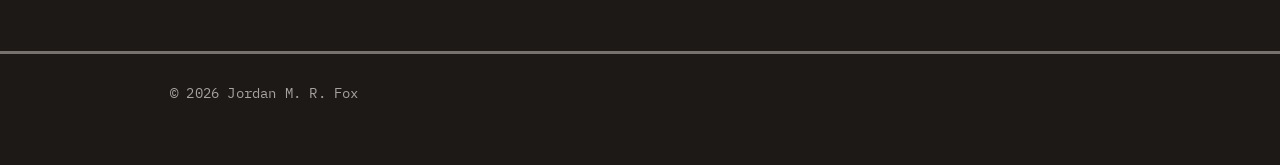
==== commit ea1e0714: "fixed html" ====
--- a/index.html
+++ b/index.html
@@ -287,7 +287,7 @@
 
         <p>While at Argonne, I decided I wanted to pivot my research focus from physics into computational neuroscience.
           In 2024, I joined the lab of Jose Peña in the Department of Neuroscience at <a
-            href="https://www.einsteinmed.edu/"></a>Albert Einstein College of Medicine</a> in New York City as a
+            href="https://www.einsteinmed.edu/">Albert Einstein College of Medicine</a> in New York City as a
           postdoctoral research associate.
           <a href="https://einsteinmed.edu/labs/jose-pena">Jose's lab</a> investigates the neural mechanisms of sound localization in the barn owl, and I have developed
           a robust computational pipeline for high-resolution biophysical simulation of auditory neurons in the barn owl's sound-localization system. This work was supported by the <a href="https://www.nih.gov/brain">BRAIN Initiative</a>.</p>
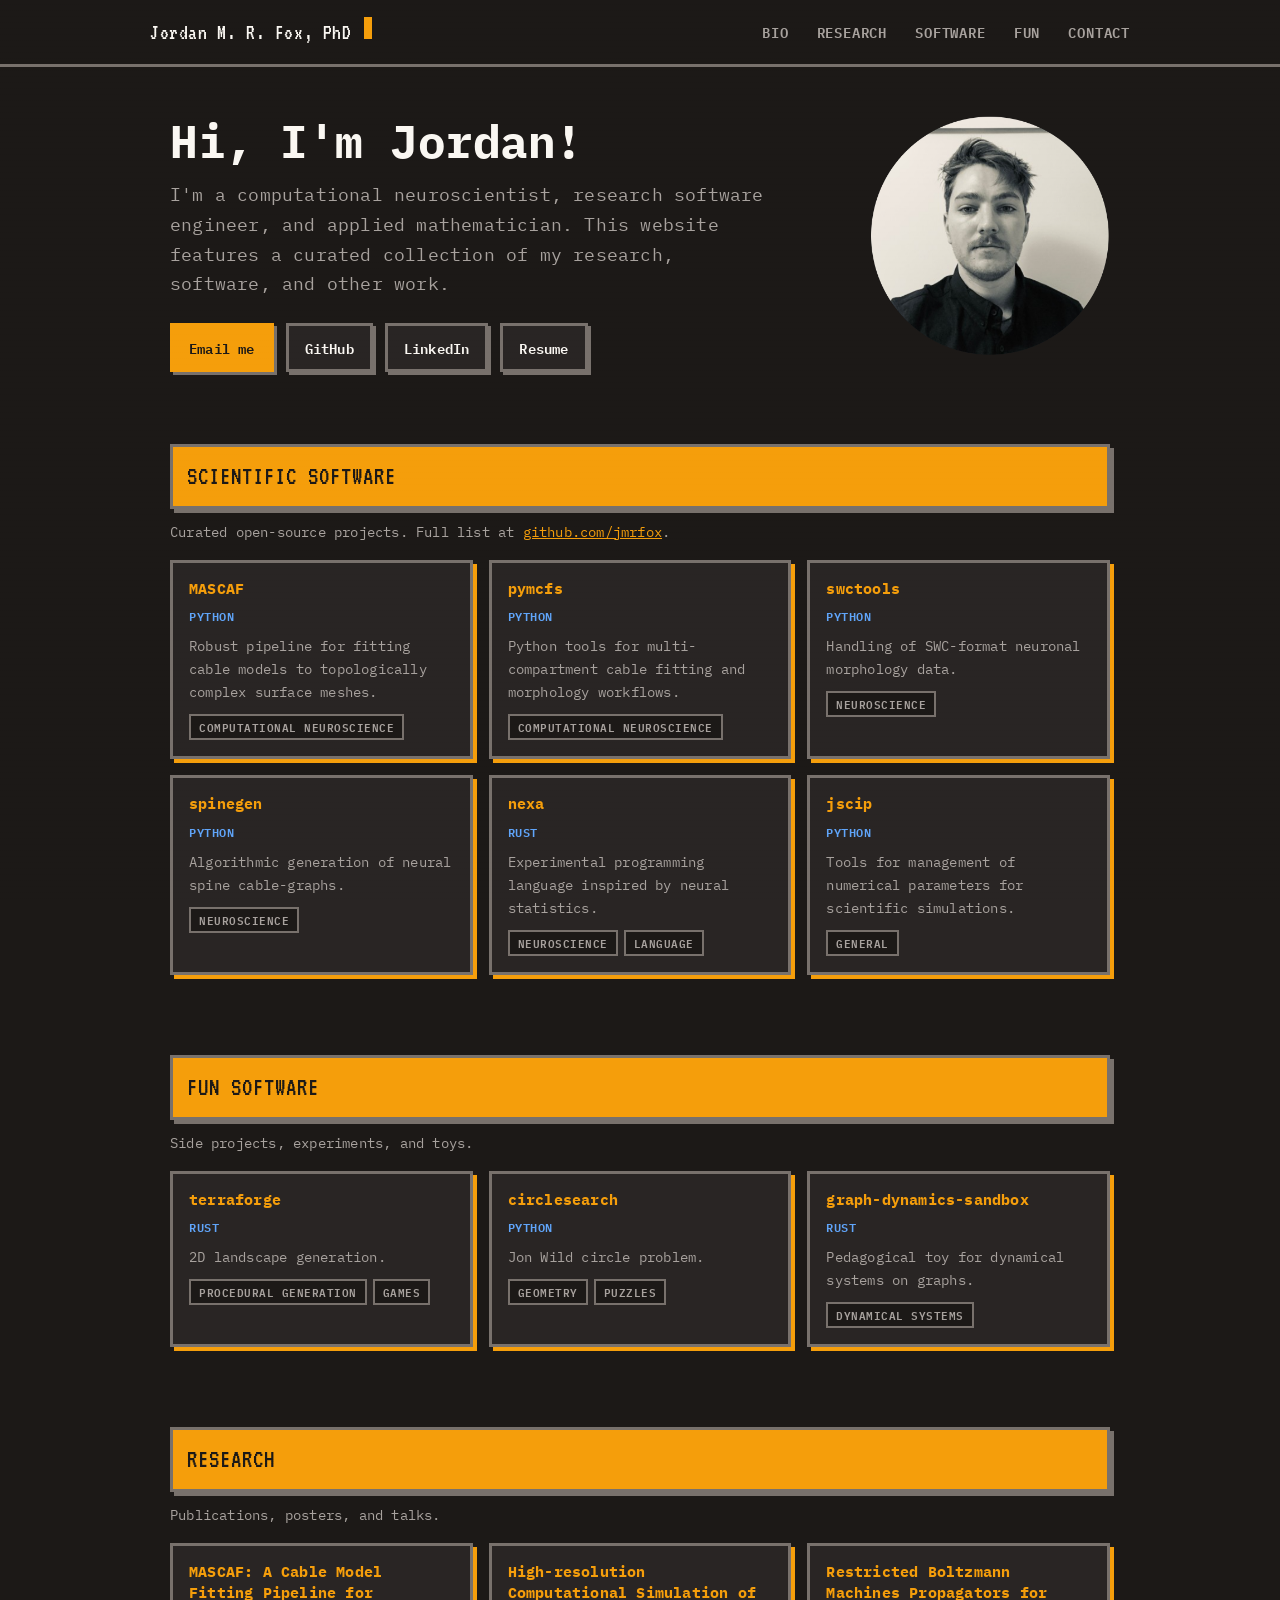
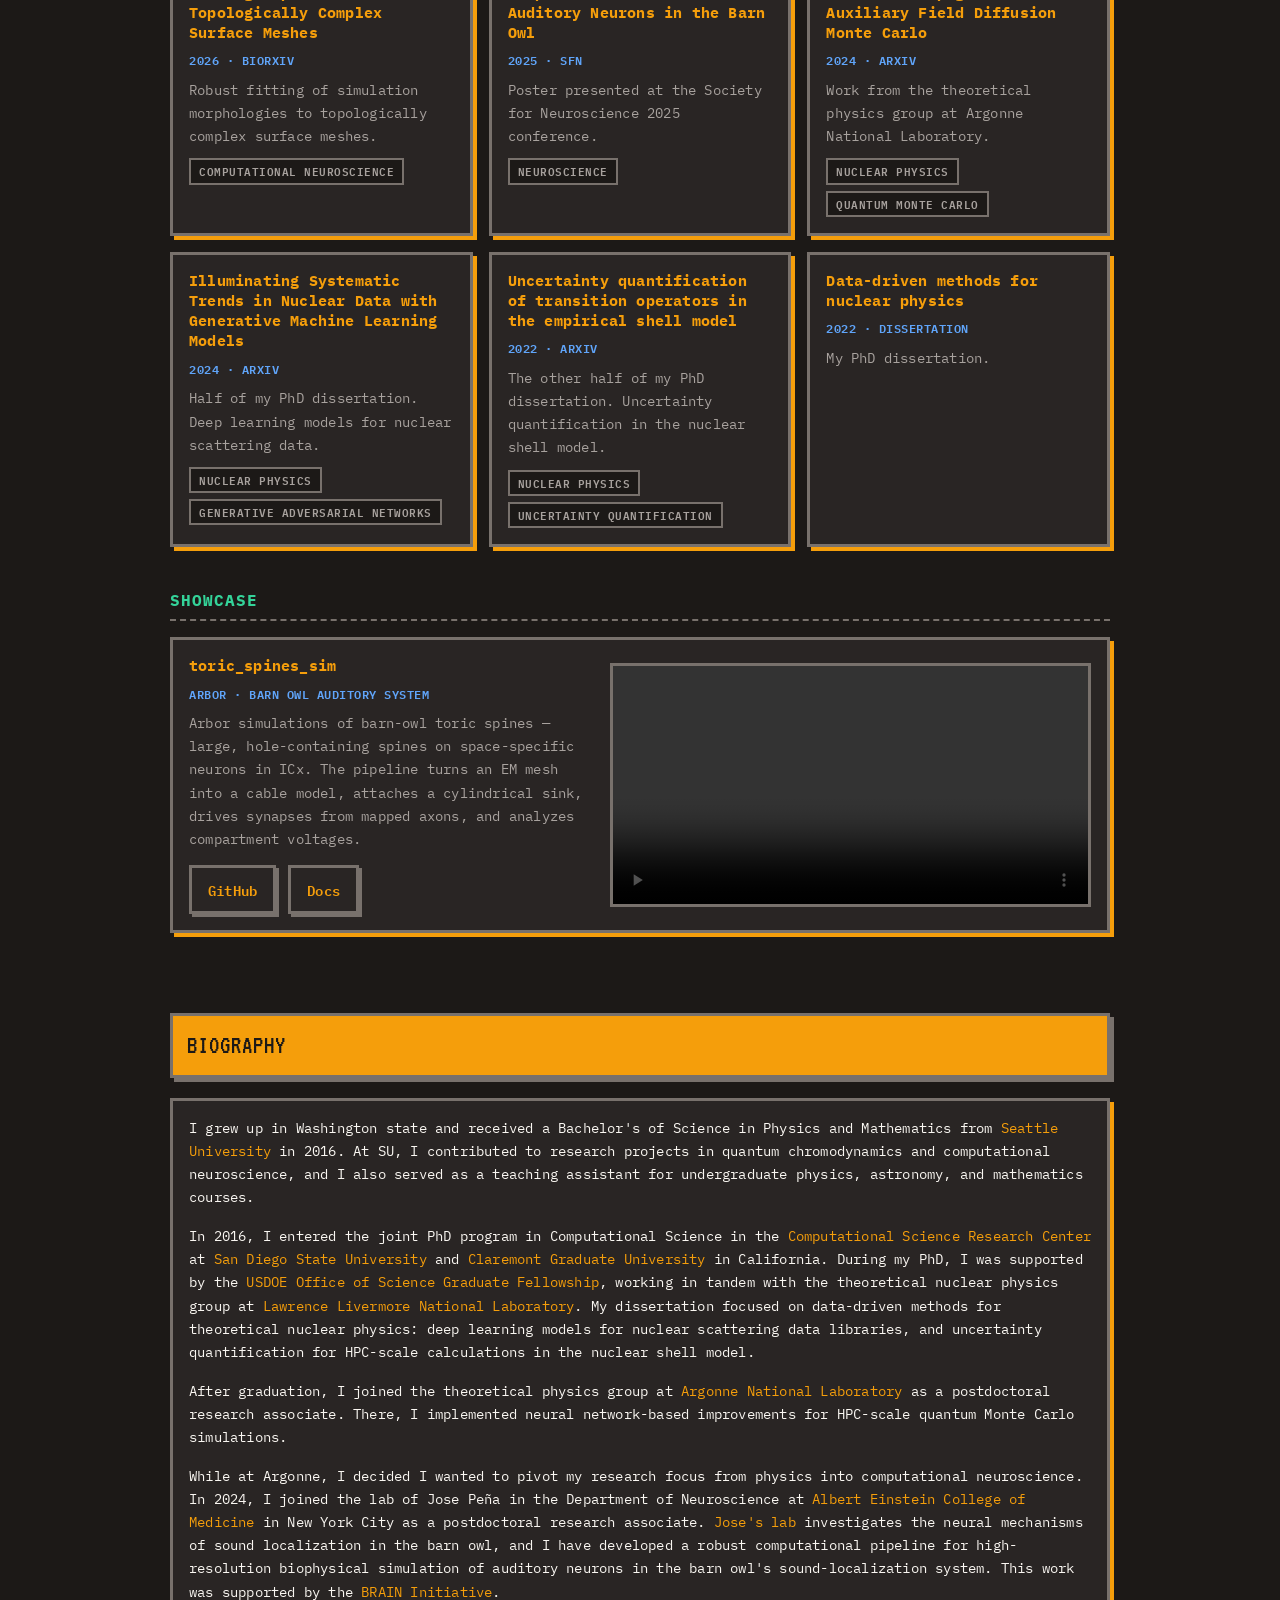
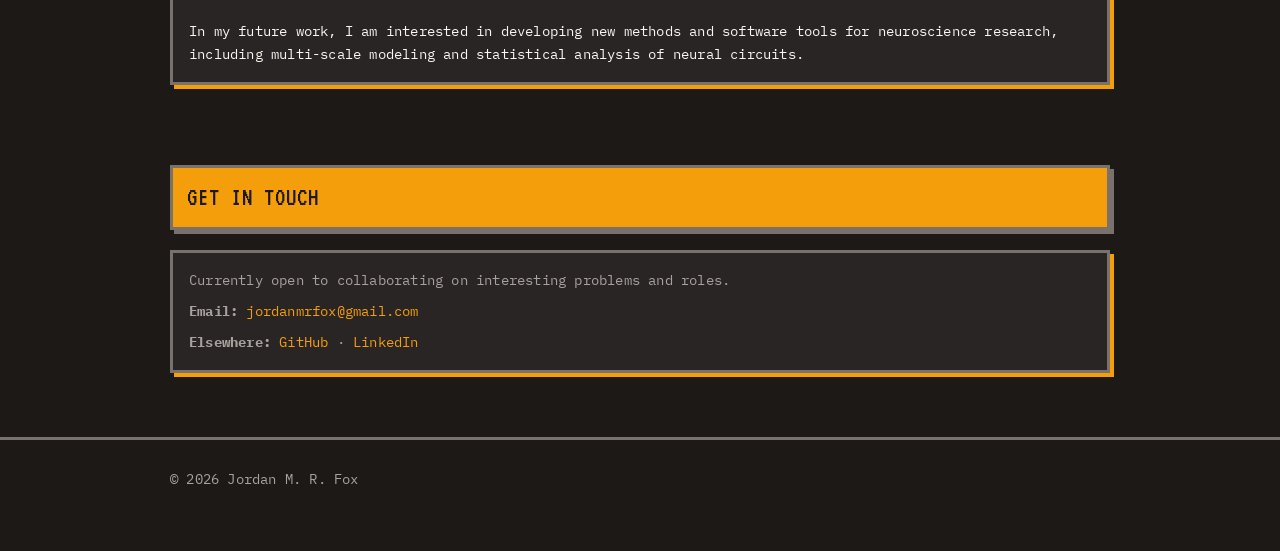
==== commit 04445ab7: "Add toric_spines_sim research showcase with simulation video. Co-authored-by: Cursor <cursoragent@cu" ====
--- a/index.html
+++ b/index.html
@@ -250,6 +250,33 @@
         </noscript>
 
       </div>
+
+      <h3 class="subsection-title">Showcase</h3>
+      <article class="card showcase-card">
+        <div class="showcase-copy">
+          <h3><a href="https://github.com/jmrfox/toric_spines_sim" target="_blank" rel="noopener">toric_spines_sim</a>
+          </h3>
+          <p class="meta">Arbor · Barn owl auditory system</p>
+          <p>
+            Arbor simulations of barn-owl toric spines — large, hole-containing spines on space-specific
+            neurons in ICx. The pipeline turns an EM mesh into a cable model, attaches a cylindrical sink,
+            drives synapses from mapped axons, and analyzes compartment voltages.
+          </p>
+          <div class="cta">
+            <a class="button" href="https://github.com/jmrfox/toric_spines_sim" target="_blank"
+              rel="noopener">GitHub</a>
+            <a class="button" href="https://jmrfox.github.io/toric_spines_sim/" target="_blank"
+              rel="noopener">Docs</a>
+          </div>
+        </div>
+        <div class="showcase-media">
+          <video class="showcase-video" controls playsinline preload="metadata"
+            aria-label="Simulation of toric spine TS1">
+            <source src="assets/ts1_sim_trimmed.mp4" type="video/mp4" />
+            Your browser does not support the video tag.
+          </video>
+        </div>
+      </article>
 
     </section>
 
--- a/assets/styles.css
+++ b/assets/styles.css
@@ -209,12 +209,14 @@
   text-transform: uppercase;
   letter-spacing: 1px;
   color: var(--accent-2);
-  margin: 28px 0 14px;
+  margin: 40px 0 16px;
   padding-bottom: 6px;
   border-bottom: 2px dashed var(--border);
 }
 
-.subsection-title:first-of-type {
+/* Only collapse top margin when a subsection is the first content under the header */
+.section-header + .subsection-title,
+.section-intro + .subsection-title {
   margin-top: 0;
 }
 
@@ -226,6 +228,47 @@
 
 .section-intro a {
   color: var(--accent);
+}
+
+/* Showcase */
+.showcase-card {
+  display: grid;
+  grid-template-columns: 1fr 1.2fr;
+  gap: 20px;
+  align-items: center;
+  margin-top: 4px;
+}
+
+.showcase-card:hover {
+  transform: none;
+  box-shadow: 4px 4px 0 var(--shadow);
+}
+
+.showcase-copy h3 {
+  font-size: 18px;
+  margin-bottom: 6px;
+}
+
+.showcase-copy .cta {
+  margin-top: 14px;
+}
+
+.showcase-media {
+  min-width: 0;
+}
+
+.showcase-video {
+  display: block;
+  width: 100%;
+  height: auto;
+  border: 3px solid var(--border);
+  background: #000;
+}
+
+@media (max-width: 700px) {
+  .showcase-card {
+    grid-template-columns: 1fr;
+  }
 }
 
 /* Cards */
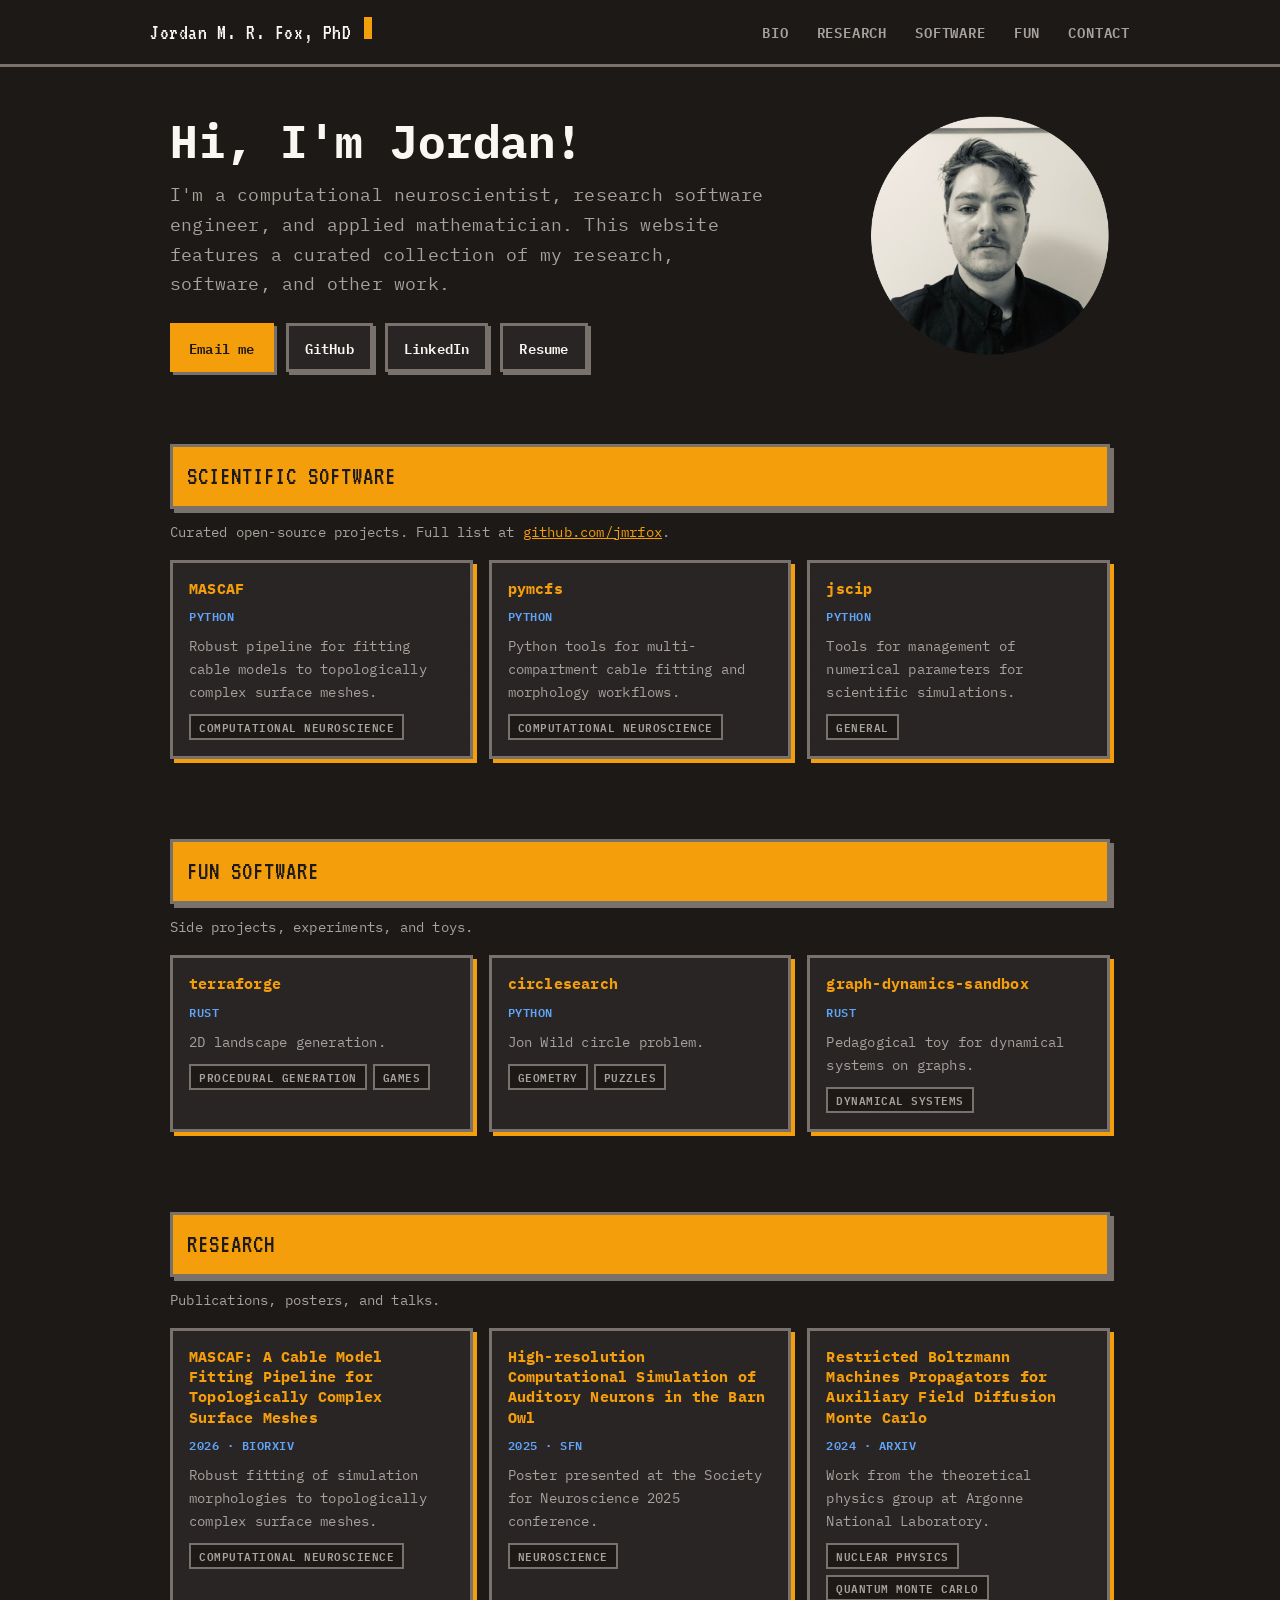
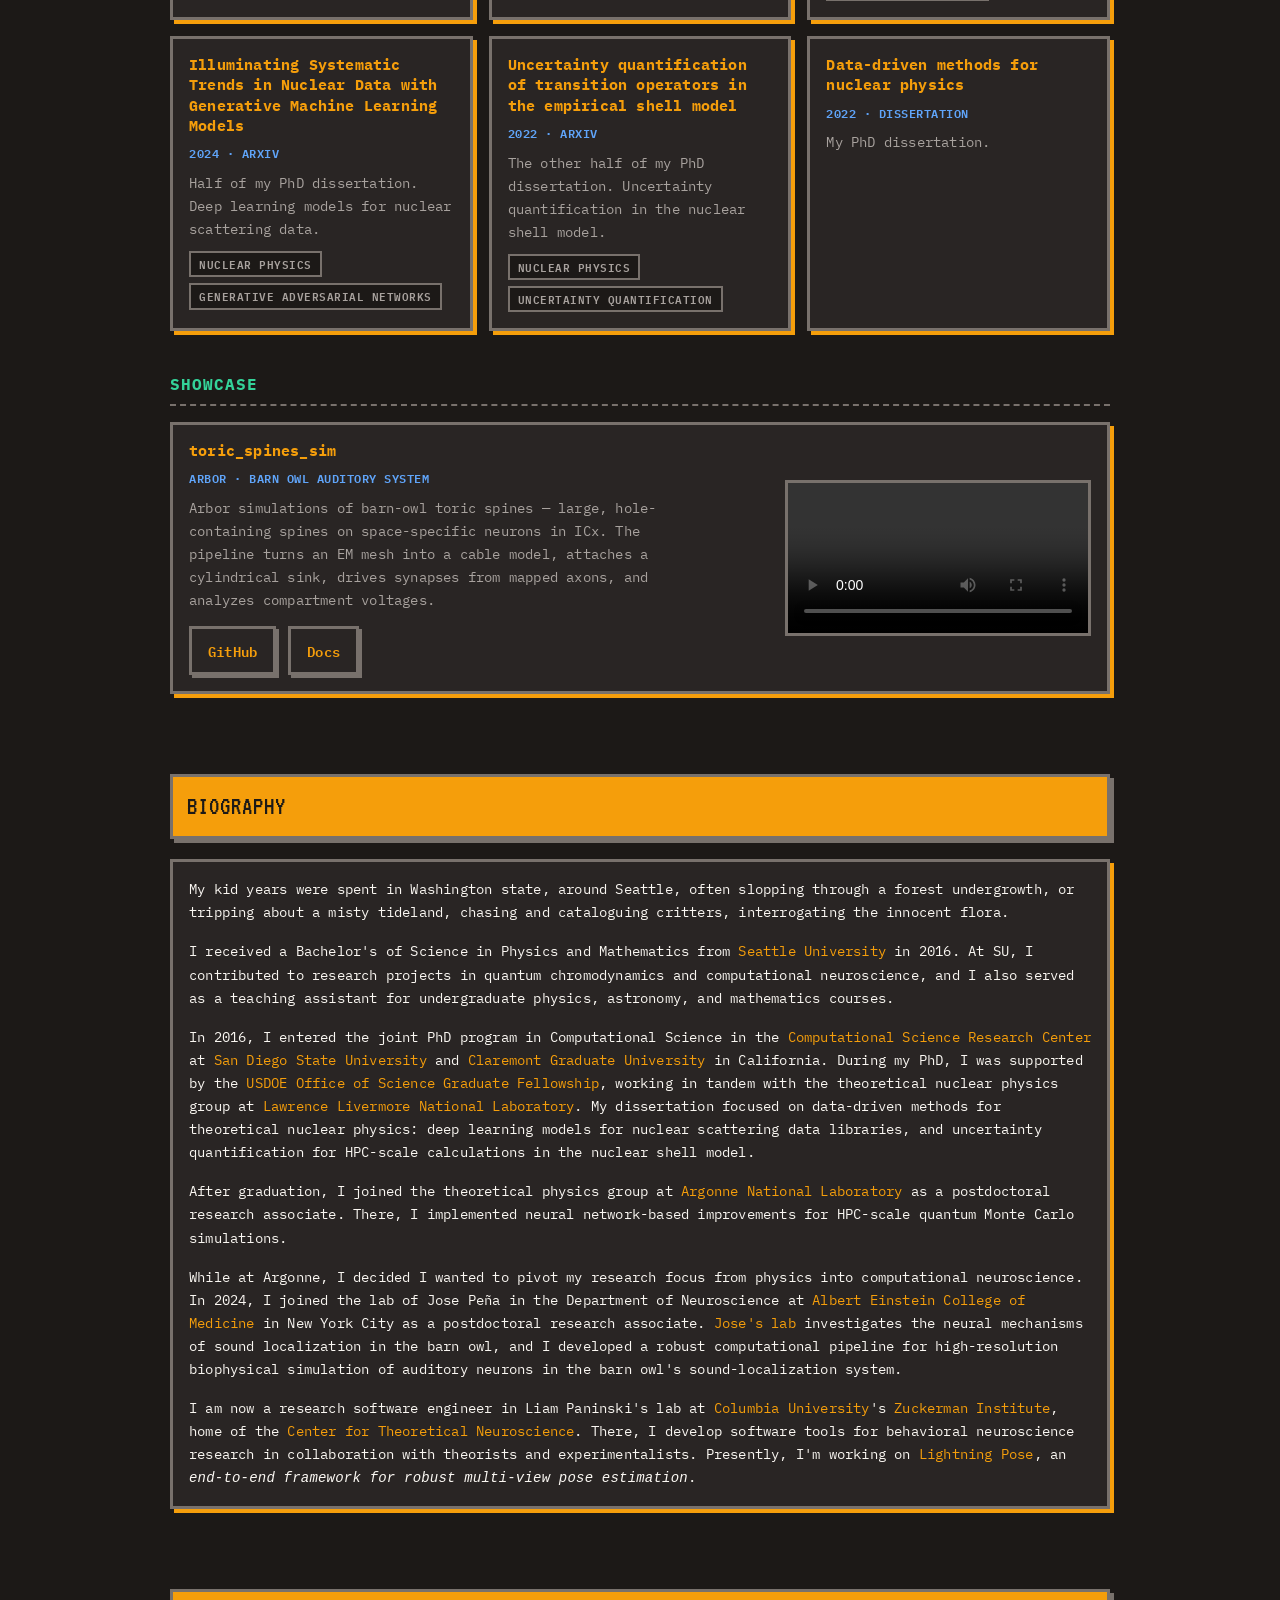
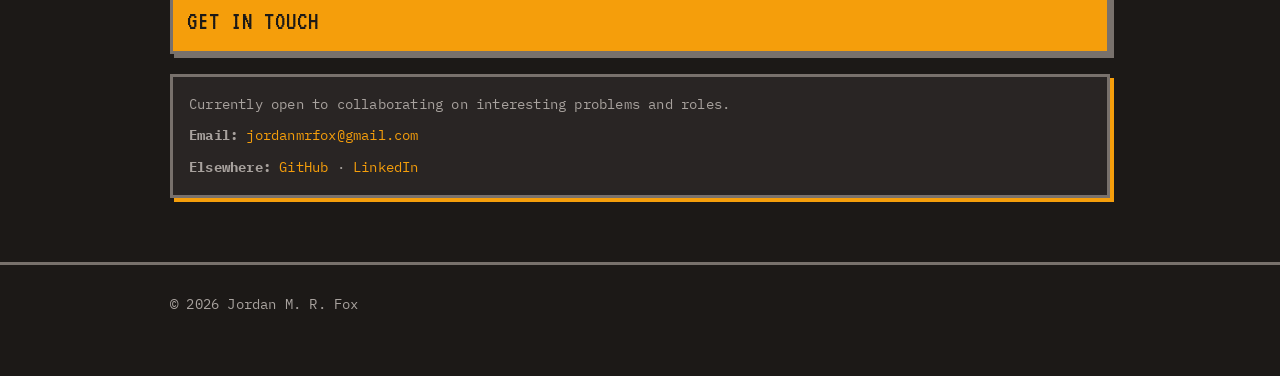
==== commit 18665642: "Update site content: trim software list, host showcase video on Dropbox, refresh bio. Co-authored-by" ====
--- a/index.html
+++ b/index.html
@@ -144,17 +144,17 @@
 
           <article class="card">
 
-            <h3><a href="https://github.com/jmrfox/swctools" target="_blank" rel="noopener">swctools</a></h3>
-
-            <p>Handling of SWC-format neuronal morphology data.</p>
-
-          </article>
-
-          <article class="card">
-
-            <h3><a href="https://github.com/jmrfox/spinegen" target="_blank" rel="noopener">spinegen</a></h3>
-
-            <p>Algorithmic generation of neural spine cable-graphs.</p>
+            <h3><a href="https://gitlab.com/penalab/mascaf" target="_blank" rel="noopener">MASCAF</a></h3>
+
+            <p>Robust pipeline for fitting cable models to topologically complex surface meshes.</p>
+
+          </article>
+
+          <article class="card">
+
+            <h3><a href="https://gitlab.com/penalab/pymcfs" target="_blank" rel="noopener">pymcfs</a></h3>
+
+            <p>Python tools for multi-compartment cable fitting and morphology workflows.</p>
 
           </article>
 
@@ -272,7 +272,9 @@
         <div class="showcase-media">
           <video class="showcase-video" controls playsinline preload="metadata"
             aria-label="Simulation of toric spine TS1">
-            <source src="assets/ts1_sim_trimmed.mp4" type="video/mp4" />
+            <source
+              src="https://www.dropbox.com/scl/fi/ctq3az3g4vy5x6bfxj1mk/ts1_sim_trimmed.mp4?rlkey=bh0f8tf7eds87ozcvzy9893y5&amp;raw=1"
+              type="video/mp4" />
             Your browser does not support the video tag.
           </video>
         </div>
@@ -292,7 +294,10 @@
 
       <div class="card bio-card">
 
-        <p>I grew up in Washington state and received a Bachelor's of Science in Physics and Mathematics from <a
+        <p>My kid years were spent in Washington state, around Seattle, often slopping through a forest undergrowth,
+          or tripping about a misty tideland, chasing and cataloguing critters, interrogating the innocent flora. 
+        </p> 
+        <p>  I received a Bachelor's of Science in Physics and Mathematics from <a
             href="https://www.seattleu.edu/">Seattle University</a> in 2016.
           At SU, I contributed to research projects in quantum chromodynamics and computational neuroscience, and I also
           served as a teaching assistant for undergraduate physics, astronomy, and mathematics courses.
@@ -316,11 +321,22 @@
           In 2024, I joined the lab of Jose Peña in the Department of Neuroscience at <a
             href="https://www.einsteinmed.edu/">Albert Einstein College of Medicine</a> in New York City as a
           postdoctoral research associate.
-          <a href="https://einsteinmed.edu/labs/jose-pena">Jose's lab</a> investigates the neural mechanisms of sound localization in the barn owl, and I have developed
-          a robust computational pipeline for high-resolution biophysical simulation of auditory neurons in the barn owl's sound-localization system. This work was supported by the <a href="https://www.nih.gov/brain">BRAIN Initiative</a>.</p>
-
-        <p>In my future work, I am interested in developing new methods and software tools for neuroscience research, including multi-scale modeling and statistical analysis of neural circuits.</p>
-
+          <a href="https://einsteinmed.edu/labs/jose-pena">Jose's lab</a> investigates the neural 
+          mechanisms of sound localization in the barn owl, and I developed
+          a robust computational pipeline for high-resolution biophysical simulation of auditory 
+          neurons in the barn owl's sound-localization system. 
+        </p>
+
+        <p>I am now a research software engineer in Liam Paninski's lab at 
+          <a href="https://www.columbia.edu/">Columbia University</a>'s 
+          <a href="https://zuckermaninstitute.columbia.edu/">Zuckerman Institute</a>, 
+          home of the <a href="https://ctn.zuckermaninstitute.columbia.edu/">Center for Theoretical Neuroscience</a>.
+          There, I develop software tools for behavioral neuroscience research in collaboration with theorists and experimentalists. 
+          Presently, I'm working on <a href="https://lightning-pose.readthedocs.io/en/latest/">Lightning Pose</a>, 
+          an <em>end-to-end framework for robust multi-view pose estimation</em>.
+        </p>
+
+        
       </div>
 
     </section>
--- a/assets/styles.css
+++ b/assets/styles.css
@@ -233,7 +233,7 @@
 /* Showcase */
 .showcase-card {
   display: grid;
-  grid-template-columns: 1fr 1.2fr;
+  grid-template-columns: 1.1fr minmax(220px, 380px);
   gap: 20px;
   align-items: center;
   margin-top: 4px;
@@ -255,12 +255,17 @@
 
 .showcase-media {
   min-width: 0;
+  max-width: 380px;
+  justify-self: end;
 }
 
 .showcase-video {
   display: block;
   width: 100%;
+  max-width: 380px;
+  max-height: 280px;
   height: auto;
+  object-fit: contain;
   border: 3px solid var(--border);
   background: #000;
 }
@@ -268,6 +273,16 @@
 @media (max-width: 700px) {
   .showcase-card {
     grid-template-columns: 1fr;
+  }
+
+  .showcase-media {
+    justify-self: stretch;
+    max-width: 100%;
+  }
+
+  .showcase-video {
+    max-width: 100%;
+    max-height: 240px;
   }
 }
 
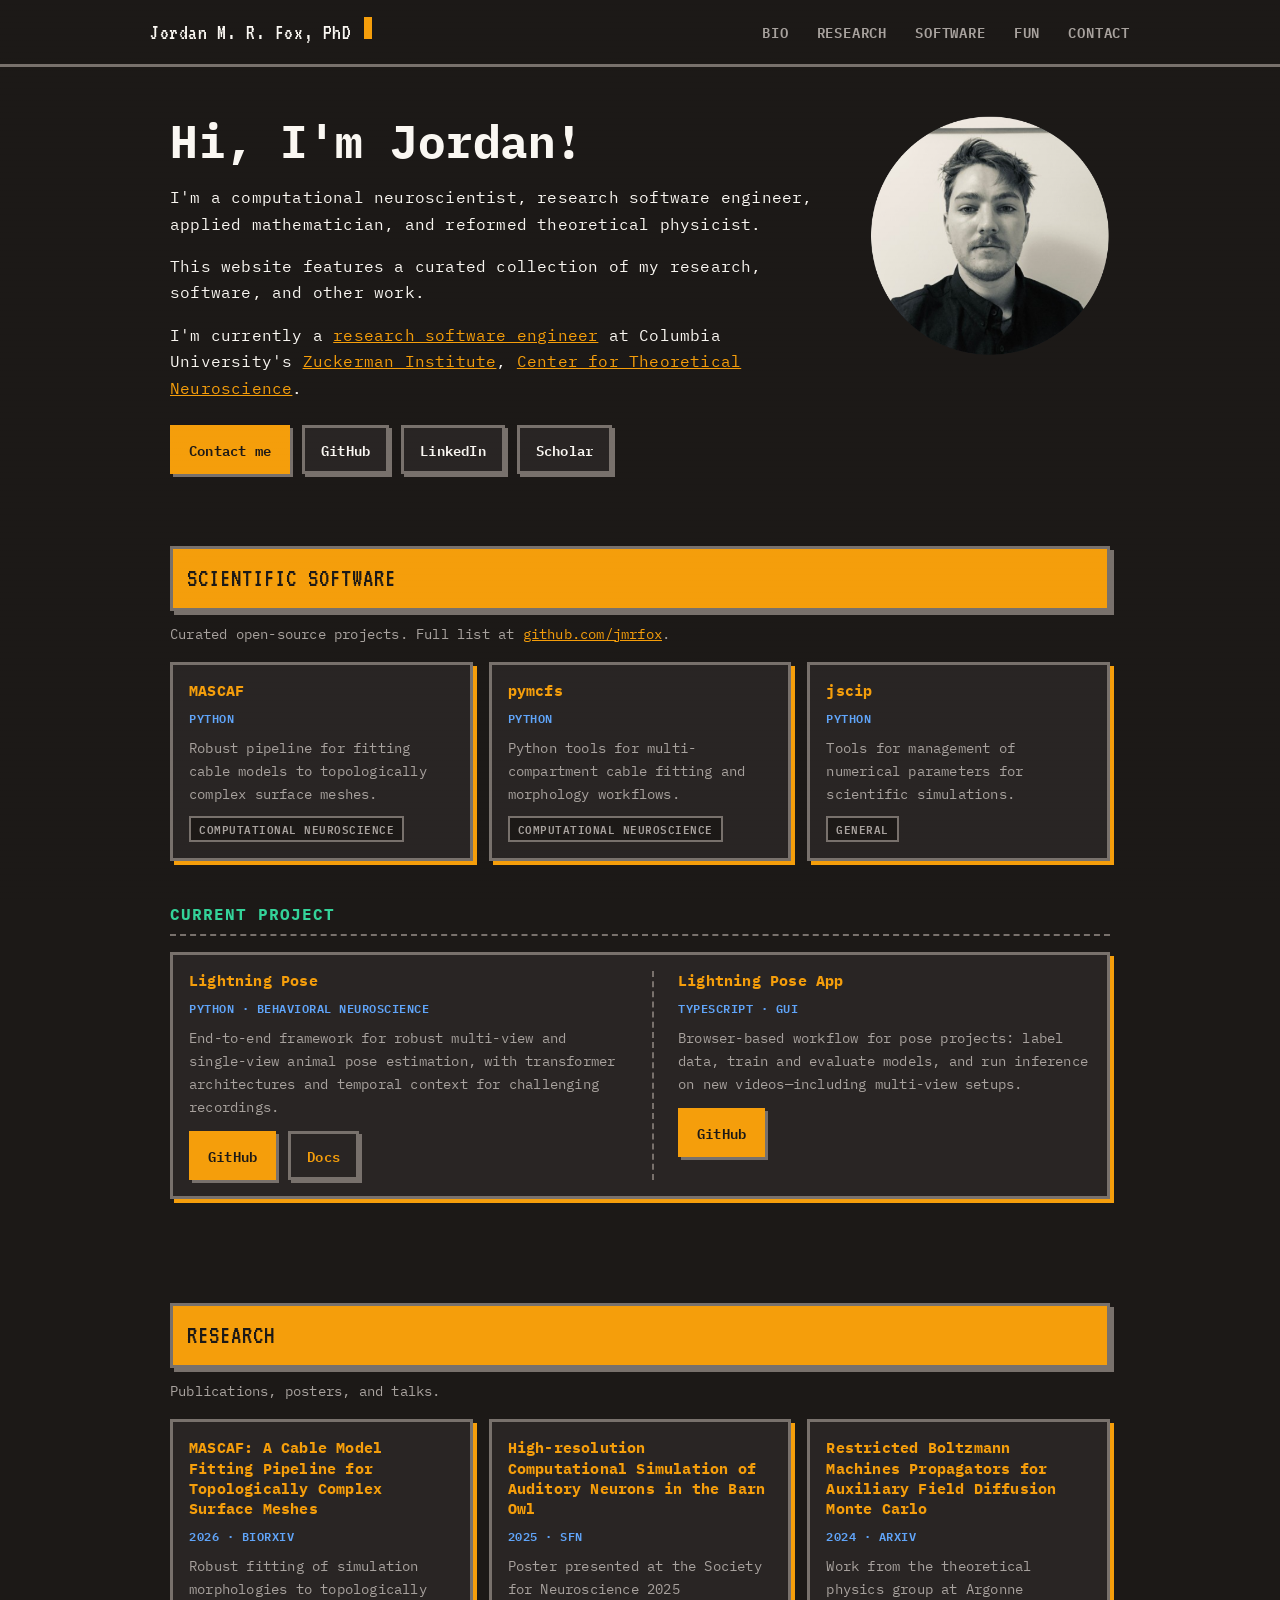
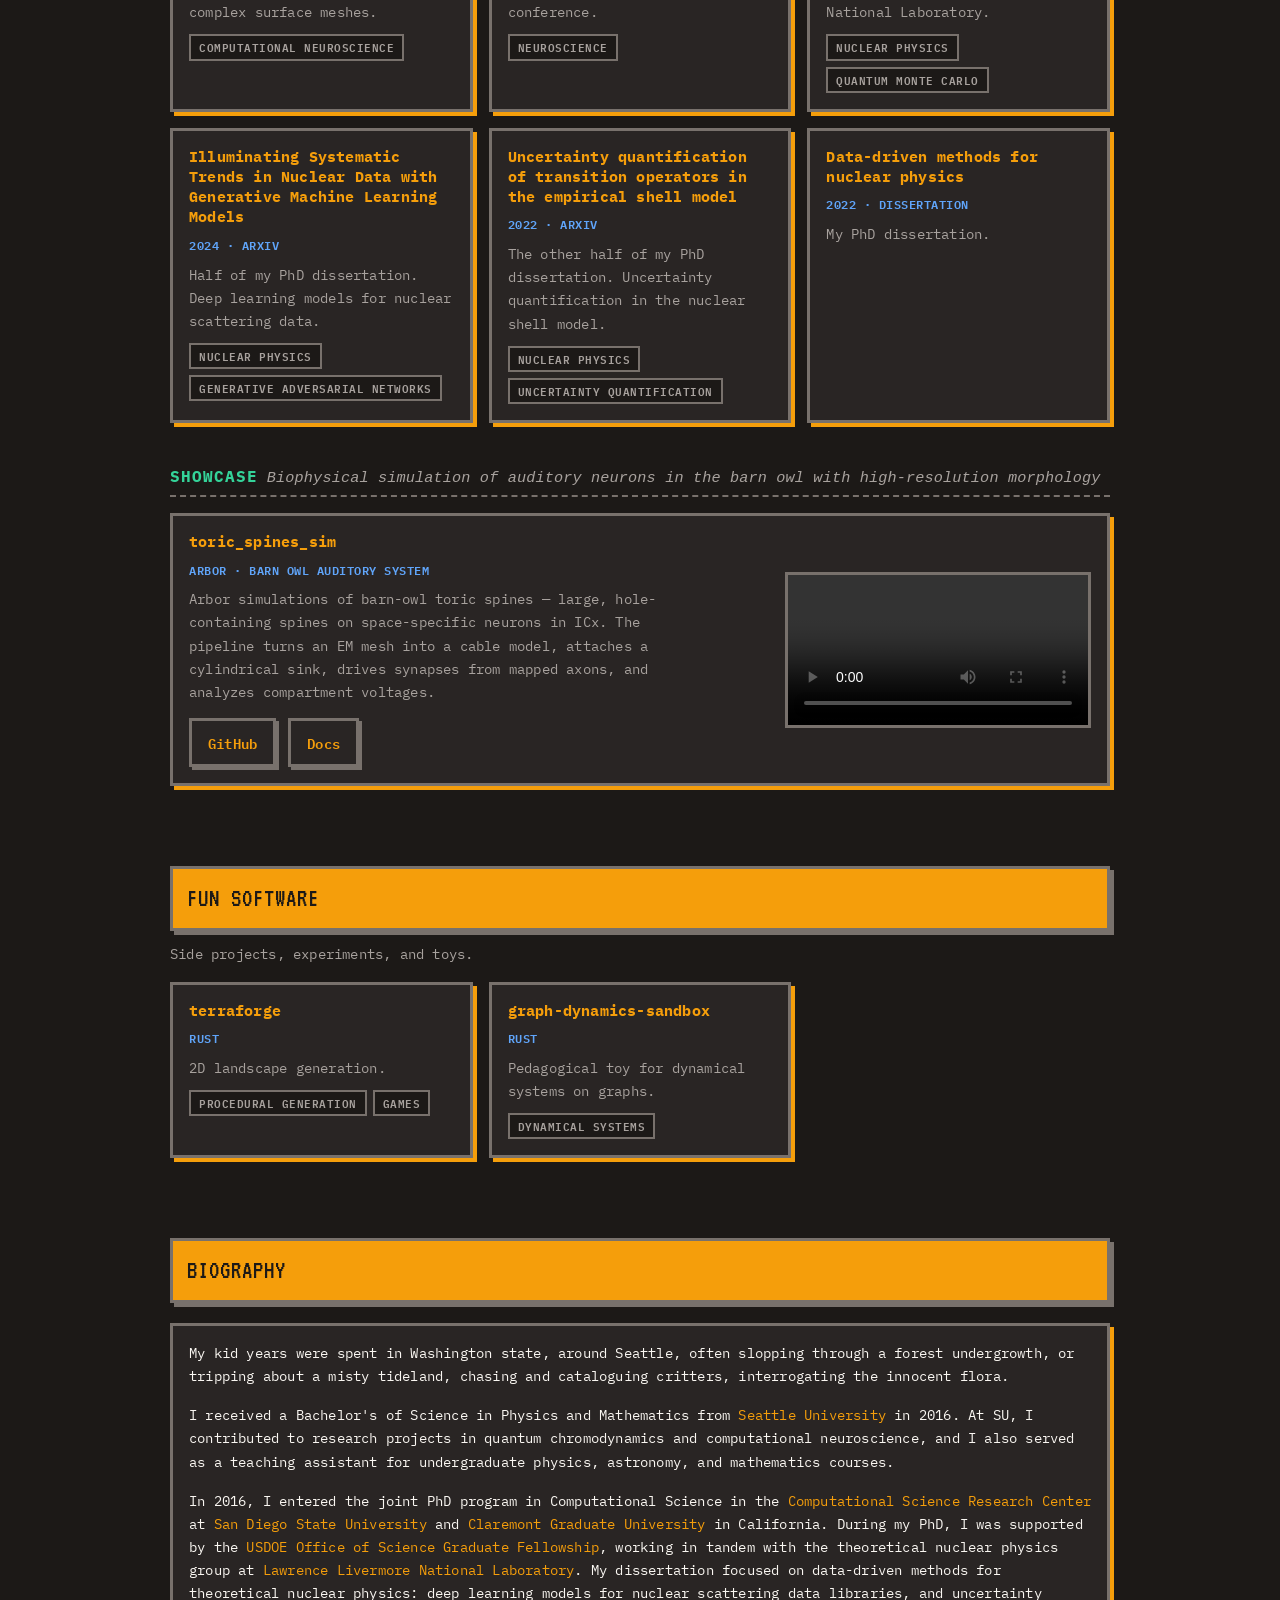
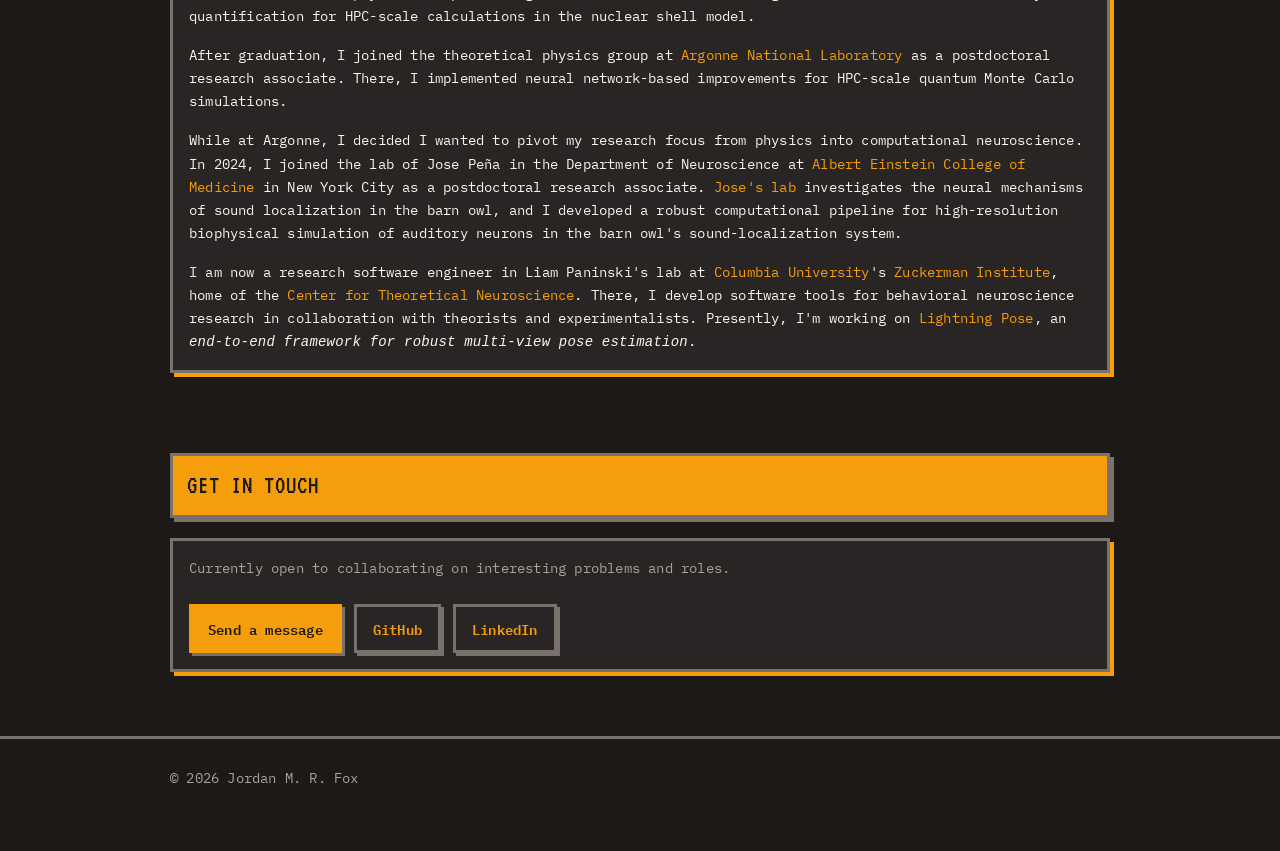
==== commit fe62bf3b: "Add contact page, Lightning Pose feature block, and site content updates. Co-authored-by: Cursor <cu" ====
--- a/index.html
+++ b/index.html
@@ -77,7 +77,7 @@
 
         <a href="#fun-software">Fun</a>
 
-        <a href="#contact">Contact</a>
+        <a href="contact.html">Contact</a>
 
       </nav>
 
@@ -98,22 +98,29 @@
           <h1>Hi, I'm Jordan!</h1>
 
           <p class="lead">
-
-            I'm a computational neuroscientist, research software engineer, and applied mathematician.
-
-            This website features a curated collection of my research, software, and other work.
-
+            <p>
+            I'm a computational neuroscientist, research software engineer, applied mathematician, and reformed theoretical physicist.
+            </p>
+            <p>
+              This website features a curated collection of my research, software, and other work.
+            </p>
+            <p>
+              I'm currently a <a href="https://us-rse.org/">research software engineer</a> at Columbia University's 
+              <a href="https://zuckermaninstitute.columbia.edu/">Zuckerman Institute</a>, 
+              <a href="https://ctn.zuckermaninstitute.columbia.edu/">Center for Theoretical Neuroscience</a>.
+            </p>
           </p>
 
           <div class="cta">
 
-            <a class="button primary" href="mailto:jordanmrfox@gmail.com">Email me</a>
+            <a class="button primary" href="contact.html">Contact me</a>
 
             <a class="button" href="https://github.com/jmrfox" target="_blank" rel="noopener">GitHub</a>
 
             <a class="button" href="https://www.linkedin.com/in/jordanmrfox" target="_blank" rel="noopener">LinkedIn</a>
 
-            <a class="button" href="docs/greyscale_cv.pdf" target="_blank" rel="noopener">Resume</a>
+            <a class="button" href="https://scholar.google.com/citations?hl=en&amp;user=7iGgy_8AAAAJ" target="_blank"
+              rel="noopener">Scholar</a>
 
           </div>
 
@@ -138,7 +145,8 @@
       <p class="section-intro">Curated open-source projects. Full list at <a href="https://github.com/jmrfox"
           target="_blank" rel="noopener">github.com/jmrfox</a>.</p>
 
-      <div class="card-grid" id="projects-grid">
+          
+          <div class="card-grid" id="projects-grid">
 
         <noscript>
 
@@ -151,58 +159,52 @@
           </article>
 
           <article class="card">
-
+            
             <h3><a href="https://gitlab.com/penalab/pymcfs" target="_blank" rel="noopener">pymcfs</a></h3>
-
+            
             <p>Python tools for multi-compartment cable fitting and morphology workflows.</p>
-
+            
           </article>
 
         </noscript>
 
       </div>
-
-    </section>
-
-
-
-    <section class="section" id="fun-software">
-
-      <div class="section-header">
-
-        <h2>Fun Software</h2>
-
-      </div>
-
-      <p class="section-intro">Side projects, experiments, and toys.</p>
-
-      <div class="card-grid" id="fun-projects-grid">
-
-        <noscript>
-
-          <article class="card">
-
-            <h3><a href="https://github.com/jmrfox/terraforge" target="_blank" rel="noopener">terraforge</a></h3>
-
-            <p>2D landscape generation.</p>
-
-          </article>
-
-          <article class="card">
-
-            <h3><a href="https://github.com/jmrfox/circlesearch" target="_blank" rel="noopener">circlesearch</a></h3>
-
-            <p>Jon Wild circle problem.</p>
-
-          </article>
-
-        </noscript>
-
-      </div>
-
-    </section>
-
-
+      
+      <h3 class="subsection-title">Current project</h3>
+      <article class="card software-featured">
+        <div class="software-featured-grid">
+          <div class="software-featured-item">
+            <h3><a href="https://github.com/paninski-lab/lightning-pose" target="_blank"
+                rel="noopener">Lightning Pose</a></h3>
+            <p class="meta">Python · Behavioral neuroscience</p>
+            <p>
+              End-to-end framework for robust multi-view and single-view animal pose estimation,
+              with transformer architectures and temporal context for challenging recordings.
+            </p>
+            <div class="cta">
+              <a class="button primary" href="https://github.com/paninski-lab/lightning-pose" target="_blank"
+                rel="noopener">GitHub</a>
+              <a class="button" href="https://lightning-pose.readthedocs.io/en/latest/" target="_blank"
+                rel="noopener">Docs</a>
+            </div>
+          </div>
+          <div class="software-featured-item">
+            <h3><a href="https://github.com/paninski-lab/lightning-pose-app" target="_blank"
+                rel="noopener">Lightning Pose App</a></h3>
+            <p class="meta">TypeScript · GUI</p>
+            <p>
+              Browser-based workflow for pose projects: label data, train and evaluate models,
+              and run inference on new videos—including multi-view setups.
+            </p>
+            <div class="cta">
+              <a class="button primary" href="https://github.com/paninski-lab/lightning-pose-app" target="_blank"
+                rel="noopener">GitHub</a>
+            </div>
+          </div>
+        </div>
+      </article>
+
+    </section>
 
     <section class="section" id="research">
 
@@ -251,7 +253,10 @@
 
       </div>
 
-      <h3 class="subsection-title">Showcase</h3>
+      <h3 class="subsection-title showcase-heading">
+        <span class="showcase-heading-label">Showcase</span>
+        <span class="showcase-heading-desc"><em>Biophysical simulation of auditory neurons in the barn owl with high-resolution morphology</em></span>
+      </h3>
       <article class="card showcase-card">
         <div class="showcase-copy">
           <h3><a href="https://github.com/jmrfox/toric_spines_sim" target="_blank" rel="noopener">toric_spines_sim</a>
@@ -282,7 +287,33 @@
 
     </section>
 
-
+    <section class="section" id="fun-software">
+
+      <div class="section-header">
+
+        <h2>Fun Software</h2>
+
+      </div>
+
+      <p class="section-intro">Side projects, experiments, and toys.</p>
+
+      <div class="card-grid" id="fun-projects-grid">
+
+        <noscript>
+
+          <article class="card">
+
+            <h3><a href="https://github.com/jmrfox/terraforge" target="_blank" rel="noopener">terraforge</a></h3>
+
+            <p>2D landscape generation.</p>
+
+          </article>
+
+        </noscript>
+
+      </div>
+
+    </section>
 
     <section class="section" id="bio">
 
@@ -355,11 +386,15 @@
 
         <p>Currently open to collaborating on interesting problems and roles.</p>
 
-        <p><strong>Email:</strong> <a href="mailto:jordanmrfox@gmail.com">jordanmrfox@gmail.com</a></p>
-
-        <p><strong>Elsewhere:</strong> <a href="https://github.com/jmrfox" target="_blank" rel="noopener">GitHub</a>
-
-          · <a href="https://www.linkedin.com/in/jordanmrfox" target="_blank" rel="noopener">LinkedIn</a></p>
+        <div class="cta">
+
+          <a class="button primary" href="contact.html">Send a message</a>
+
+          <a class="button" href="https://github.com/jmrfox" target="_blank" rel="noopener">GitHub</a>
+
+          <a class="button" href="https://www.linkedin.com/in/jordanmrfox" target="_blank" rel="noopener">LinkedIn</a>
+
+        </div>
 
       </div>
 
--- a/assets/styles.css
+++ b/assets/styles.css
@@ -57,6 +57,19 @@
   font-weight: 400;
   font-size: 22px;
   letter-spacing: 0.6px;
+}
+
+.brand a {
+  color: inherit;
+  text-decoration: none;
+}
+
+.brand a:hover {
+  color: var(--accent);
+}
+
+nav a[aria-current="page"] {
+  color: var(--accent);
 }
 
 nav a {
@@ -220,6 +233,27 @@
   margin-top: 0;
 }
 
+.showcase-heading {
+  text-transform: none;
+  display: flex;
+  flex-wrap: wrap;
+  align-items: baseline;
+  gap: 0.35em 0.55em;
+}
+
+.showcase-heading-label {
+  text-transform: uppercase;
+  color: var(--accent-2);
+}
+
+.showcase-heading-desc {
+  font-weight: 500;
+  color: var(--muted);
+  letter-spacing: 0.15px;
+  font-size: 0.95em;
+  line-height: 1.45;
+}
+
 .section-intro {
   color: var(--muted);
   font-size: 14px;
@@ -286,6 +320,46 @@
   }
 }
 
+/* Software featured */
+.software-featured {
+  margin-bottom: 24px;
+}
+
+.software-featured-grid {
+  display: grid;
+  grid-template-columns: repeat(2, 1fr);
+  gap: 24px;
+}
+
+.software-featured-item h3 {
+  margin: 0 0 8px;
+  font-size: 16px;
+  font-weight: 700;
+  line-height: 1.35;
+}
+
+.software-featured-item .cta {
+  margin-top: 12px;
+}
+
+.software-featured-item + .software-featured-item {
+  padding-left: 24px;
+  border-left: 2px dashed var(--border);
+}
+
+@media (max-width: 700px) {
+  .software-featured-grid {
+    grid-template-columns: 1fr;
+  }
+
+  .software-featured-item + .software-featured-item {
+    padding-left: 0;
+    padding-top: 20px;
+    border-left: none;
+    border-top: 2px dashed var(--border);
+  }
+}
+
 /* Cards */
 .card-grid {
   display: grid;
@@ -384,6 +458,84 @@
   border: 2px solid var(--border);
   background: var(--bg);
   color: var(--muted);
+}
+
+/* Contact form */
+.contact-elsewhere {
+  margin-bottom: 20px !important;
+}
+
+.contact-form {
+  margin-top: 8px;
+}
+
+.contact-form label {
+  display: block;
+  margin-bottom: 16px;
+  font-size: 13px;
+  font-weight: 600;
+  text-transform: uppercase;
+  letter-spacing: 0.5px;
+  color: var(--muted);
+}
+
+.contact-form input,
+.contact-form textarea {
+  display: block;
+  width: 100%;
+  margin-top: 6px;
+  padding: 10px 12px;
+  border: 3px solid var(--border);
+  border-radius: 0;
+  background: var(--bg);
+  color: var(--text);
+  font-family: inherit;
+  font-size: 15px;
+  line-height: 1.5;
+}
+
+.contact-form input:focus,
+.contact-form textarea:focus {
+  outline: 2px solid var(--accent);
+  outline-offset: 1px;
+}
+
+.contact-form textarea {
+  resize: vertical;
+  min-height: 120px;
+}
+
+.contact-form button[type="submit"] {
+  margin-top: 4px;
+  border: none;
+  cursor: pointer;
+}
+
+.contact-form button[type="submit"]:disabled {
+  opacity: 0.55;
+  cursor: not-allowed;
+}
+
+.contact-honeypot {
+  position: absolute;
+  left: -9999px;
+  width: 1px;
+  height: 1px;
+  opacity: 0;
+}
+
+.contact-form-status {
+  margin: 14px 0 0;
+  font-size: 14px;
+  color: var(--muted);
+}
+
+.contact-form-status.is-success {
+  color: var(--accent-2);
+}
+
+.contact-form-status.is-error {
+  color: #f87171;
 }
 
 /* Links */
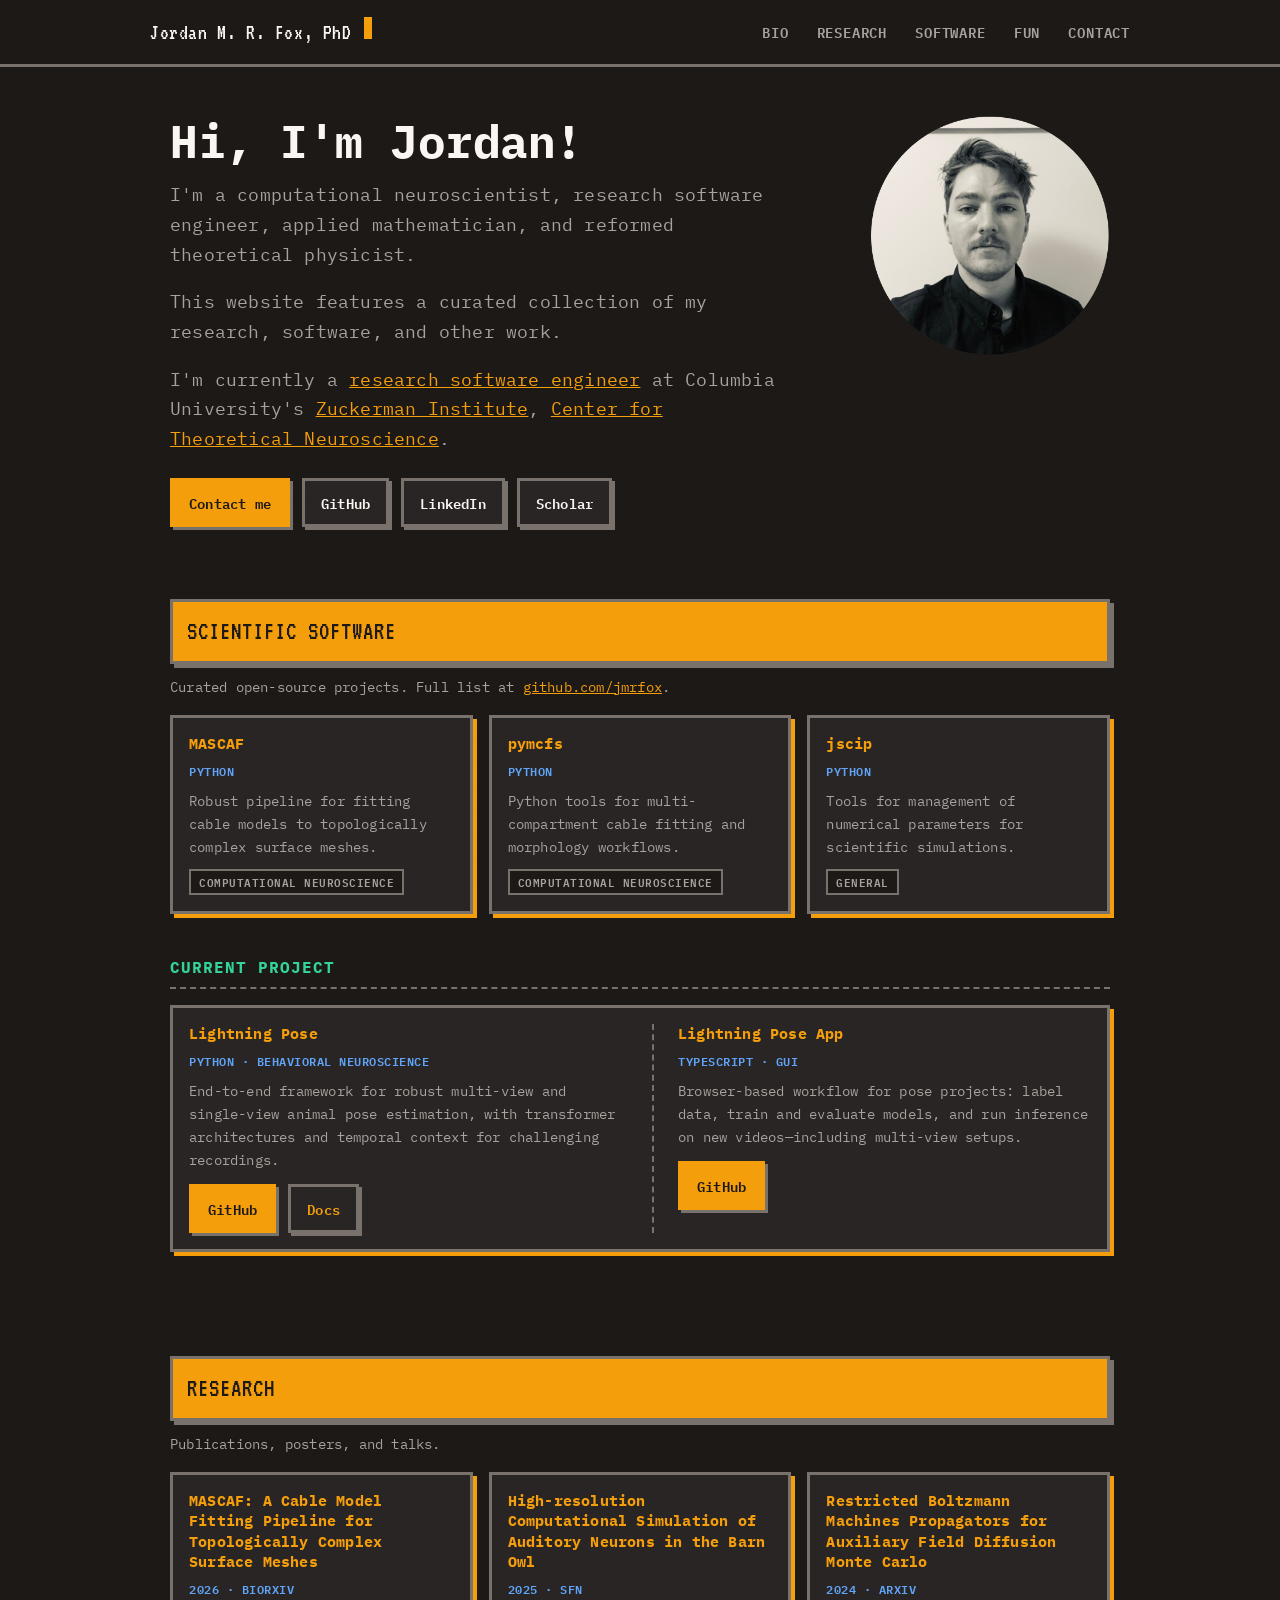
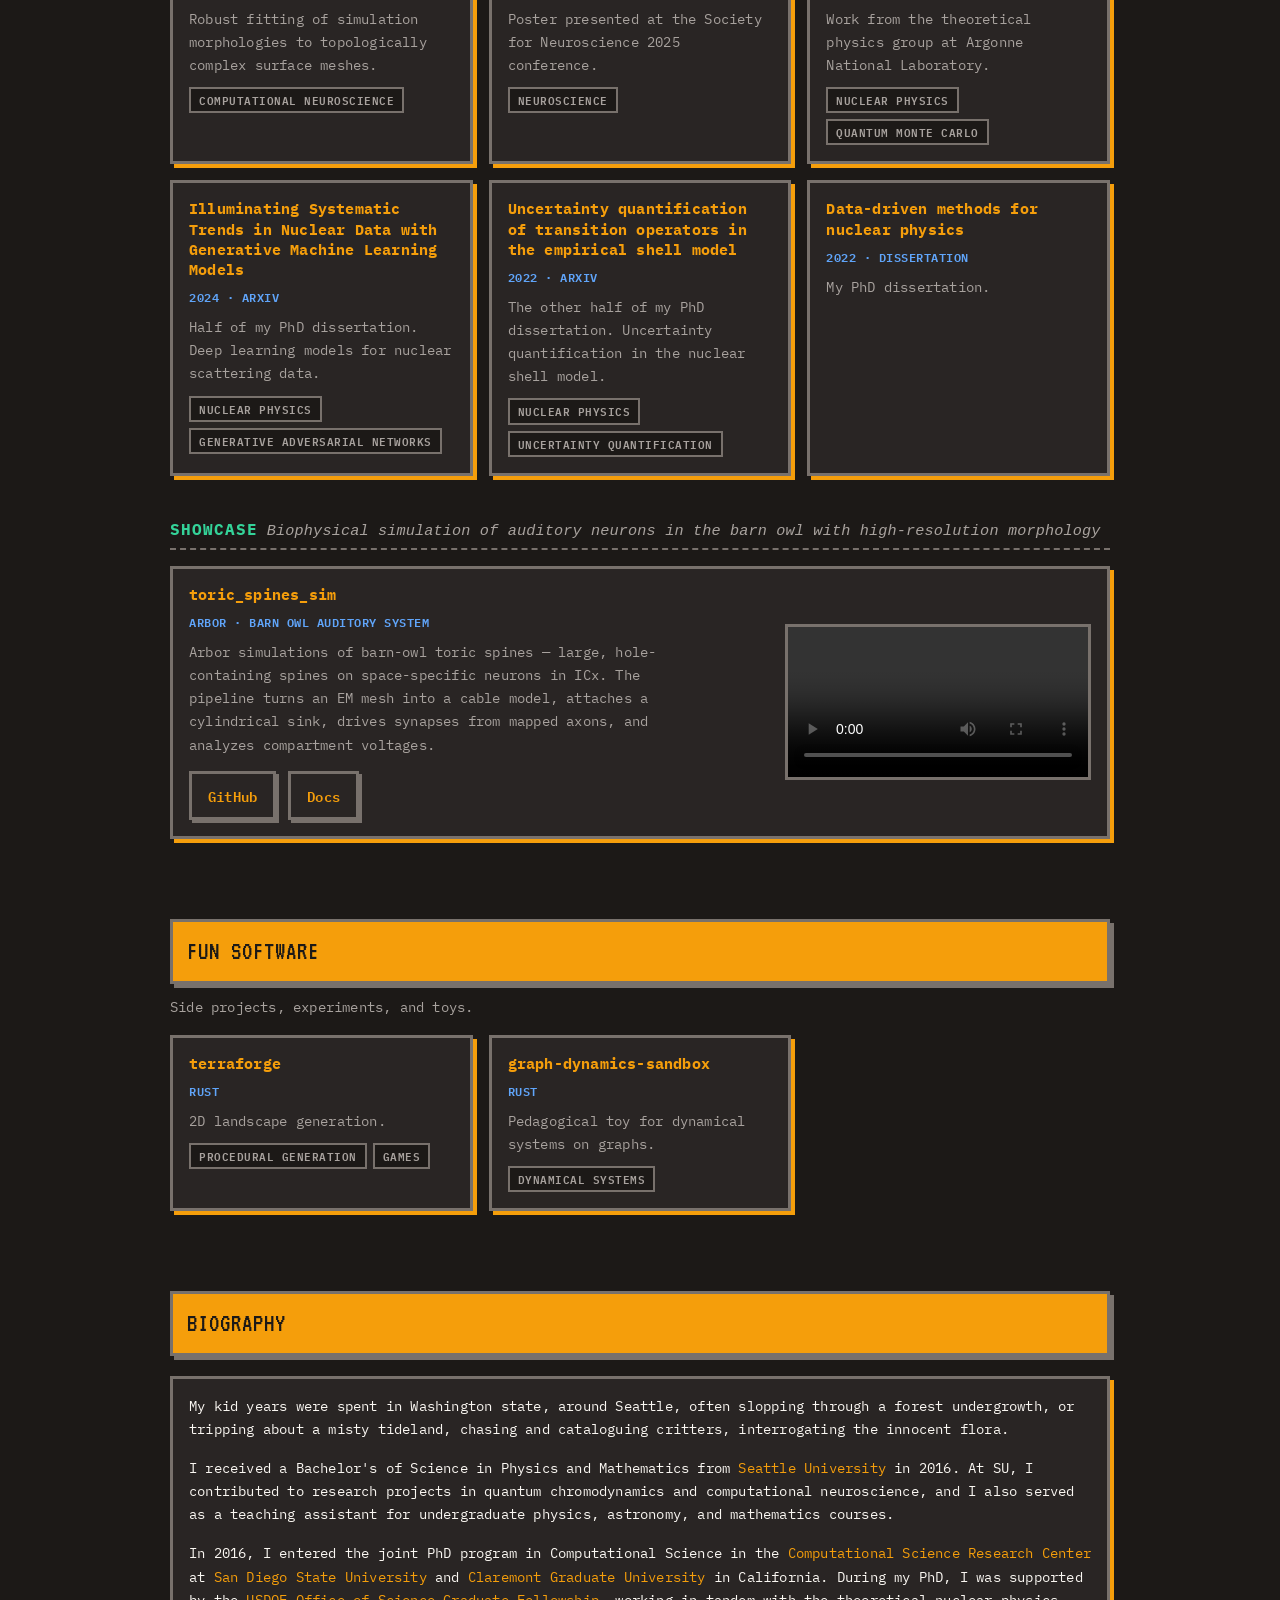
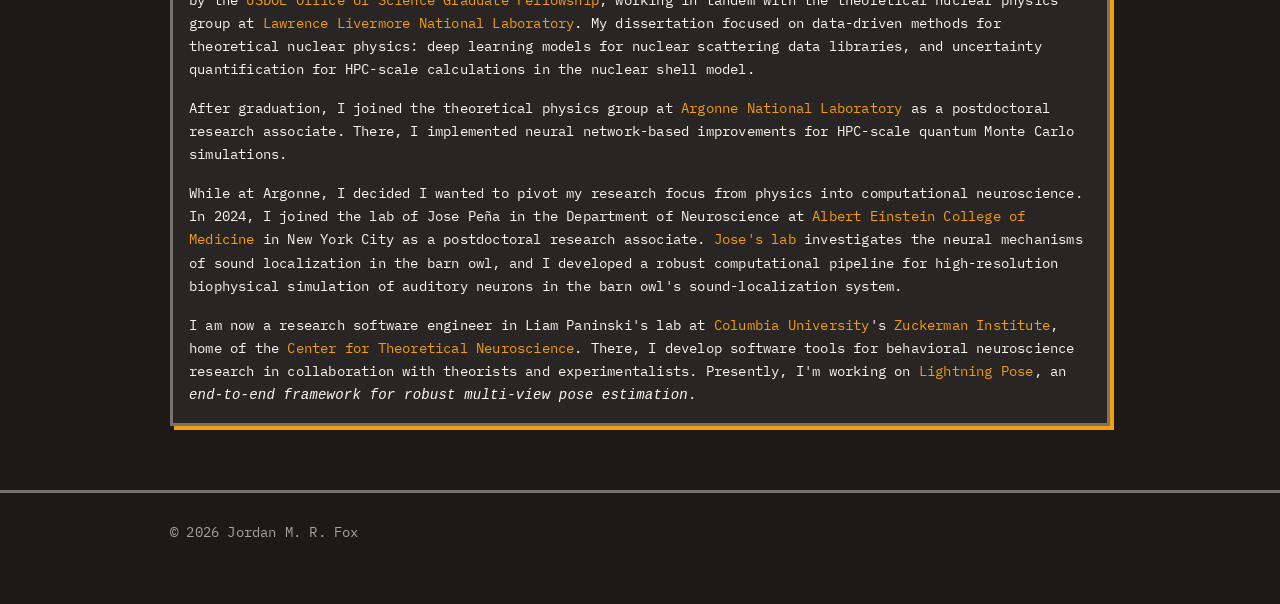
==== commit dd638411: "Clean up site: JSON-only grids, markup, meta, and docs. Co-authored-by: Cursor <cursoragent@cursor.c" ====
--- a/index.html
+++ b/index.html
@@ -13,14 +13,14 @@
   <title>Jordan M. R. Fox, PhD</title>
 
   <meta name="description"
-    content="Jordan M. R. Fox, PhD — computational neuroscientist and research software engineer." />
+    content="Jordan M. R. Fox, PhD — research software engineer at Columbia's Zuckerman Institute. Computational neuroscience, open-source scientific software, and Lightning Pose." />
 
   <meta property="og:type" content="website" />
 
   <meta property="og:title" content="Jordan M. R. Fox, PhD" />
 
   <meta property="og:description"
-    content="Computational neuroscientist. Research in auditory neuroscience, nuclear physics, and open-source scientific software." />
+    content="Research software engineer at Columbia's Center for Theoretical Neuroscience. Software for behavioral neuroscience, biophysical simulation, and nuclear physics." />
 
   <meta name="theme-color" content="#1c1917" />
 
@@ -97,19 +97,19 @@
 
           <h1>Hi, I'm Jordan!</h1>
 
-          <p class="lead">
-            <p>
-            I'm a computational neuroscientist, research software engineer, applied mathematician, and reformed theoretical physicist.
+          <div class="lead">
+            <p>
+              I'm a computational neuroscientist, research software engineer, applied mathematician, and reformed theoretical physicist.
             </p>
             <p>
               This website features a curated collection of my research, software, and other work.
             </p>
             <p>
-              I'm currently a <a href="https://us-rse.org/">research software engineer</a> at Columbia University's 
-              <a href="https://zuckermaninstitute.columbia.edu/">Zuckerman Institute</a>, 
+              I'm currently a <a href="https://us-rse.org/">research software engineer</a> at Columbia University's
+              <a href="https://zuckermaninstitute.columbia.edu/">Zuckerman Institute</a>,
               <a href="https://ctn.zuckermaninstitute.columbia.edu/">Center for Theoretical Neuroscience</a>.
             </p>
-          </p>
+          </div>
 
           <div class="cta">
 
@@ -145,30 +145,7 @@
       <p class="section-intro">Curated open-source projects. Full list at <a href="https://github.com/jmrfox"
           target="_blank" rel="noopener">github.com/jmrfox</a>.</p>
 
-          
-          <div class="card-grid" id="projects-grid">
-
-        <noscript>
-
-          <article class="card">
-
-            <h3><a href="https://gitlab.com/penalab/mascaf" target="_blank" rel="noopener">MASCAF</a></h3>
-
-            <p>Robust pipeline for fitting cable models to topologically complex surface meshes.</p>
-
-          </article>
-
-          <article class="card">
-            
-            <h3><a href="https://gitlab.com/penalab/pymcfs" target="_blank" rel="noopener">pymcfs</a></h3>
-            
-            <p>Python tools for multi-compartment cable fitting and morphology workflows.</p>
-            
-          </article>
-
-        </noscript>
-
-      </div>
+      <div class="card-grid" id="projects-grid"></div>
       
       <h3 class="subsection-title">Current project</h3>
       <article class="card software-featured">
@@ -216,42 +193,7 @@
 
       <p class="section-intro">Publications, posters, and talks.</p>
 
-      <div class="card-grid" id="research-grid">
-
-        <noscript>
-
-          <article class="card">
-
-            <h3><a href="https://www.biorxiv.org/content/10.64898/2026.05.10.721501v1" target="_blank"
-                rel="noopener">MASCAF: A Cable Model Fitting Pipeline for Topologically Complex Surface Meshes</a></h3>
-
-            <p class="meta">2026 · BioRxiv</p>
-
-          </article>
-
-          <article class="card">
-
-            <h3><a href="docs/sfn25_poster.pdf" target="_blank" rel="noopener">High-resolution Computational Simulation
-
-                of Auditory Neurons in the Barn Owl</a></h3>
-
-            <p class="meta">2025 · SfN</p>
-
-          </article>
-
-          <article class="card">
-
-            <h3><a href="https://arxiv.org/abs/2407.14632" target="_blank" rel="noopener">Restricted Boltzmann
-
-                Machines Propagators for Auxiliary Field Diffusion Monte Carlo</a></h3>
-
-            <p class="meta">2024 · arXiv</p>
-
-          </article>
-
-        </noscript>
-
-      </div>
+      <div class="card-grid" id="research-grid"></div>
 
       <h3 class="subsection-title showcase-heading">
         <span class="showcase-heading-label">Showcase</span>
@@ -297,21 +239,7 @@
 
       <p class="section-intro">Side projects, experiments, and toys.</p>
 
-      <div class="card-grid" id="fun-projects-grid">
-
-        <noscript>
-
-          <article class="card">
-
-            <h3><a href="https://github.com/jmrfox/terraforge" target="_blank" rel="noopener">terraforge</a></h3>
-
-            <p>2D landscape generation.</p>
-
-          </article>
-
-        </noscript>
-
-      </div>
+      <div class="card-grid" id="fun-projects-grid"></div>
 
     </section>
 
@@ -372,34 +300,6 @@
 
     </section>
 
-
-
-    <section class="section" id="contact">
-
-      <div class="section-header">
-
-        <h2>Get in touch</h2>
-
-      </div>
-
-      <div class="card">
-
-        <p>Currently open to collaborating on interesting problems and roles.</p>
-
-        <div class="cta">
-
-          <a class="button primary" href="contact.html">Send a message</a>
-
-          <a class="button" href="https://github.com/jmrfox" target="_blank" rel="noopener">GitHub</a>
-
-          <a class="button" href="https://www.linkedin.com/in/jordanmrfox" target="_blank" rel="noopener">LinkedIn</a>
-
-        </div>
-
-      </div>
-
-    </section>
-
   </main>
 
 
--- a/assets/styles.css
+++ b/assets/styles.css
@@ -128,6 +128,14 @@
   color: var(--muted);
   max-width: 55ch;
   margin: 0;
+}
+
+.lead p {
+  margin: 0 0 1em;
+}
+
+.lead p:last-child {
+  margin-bottom: 0;
 }
 
 .cta {
@@ -427,10 +435,6 @@
   text-decoration: underline;
 }
 
-.highlight-card h3 {
-  color: var(--accent-2);
-}
-
 .bio-card p {
   color: var(--text);
   margin-bottom: 16px;
